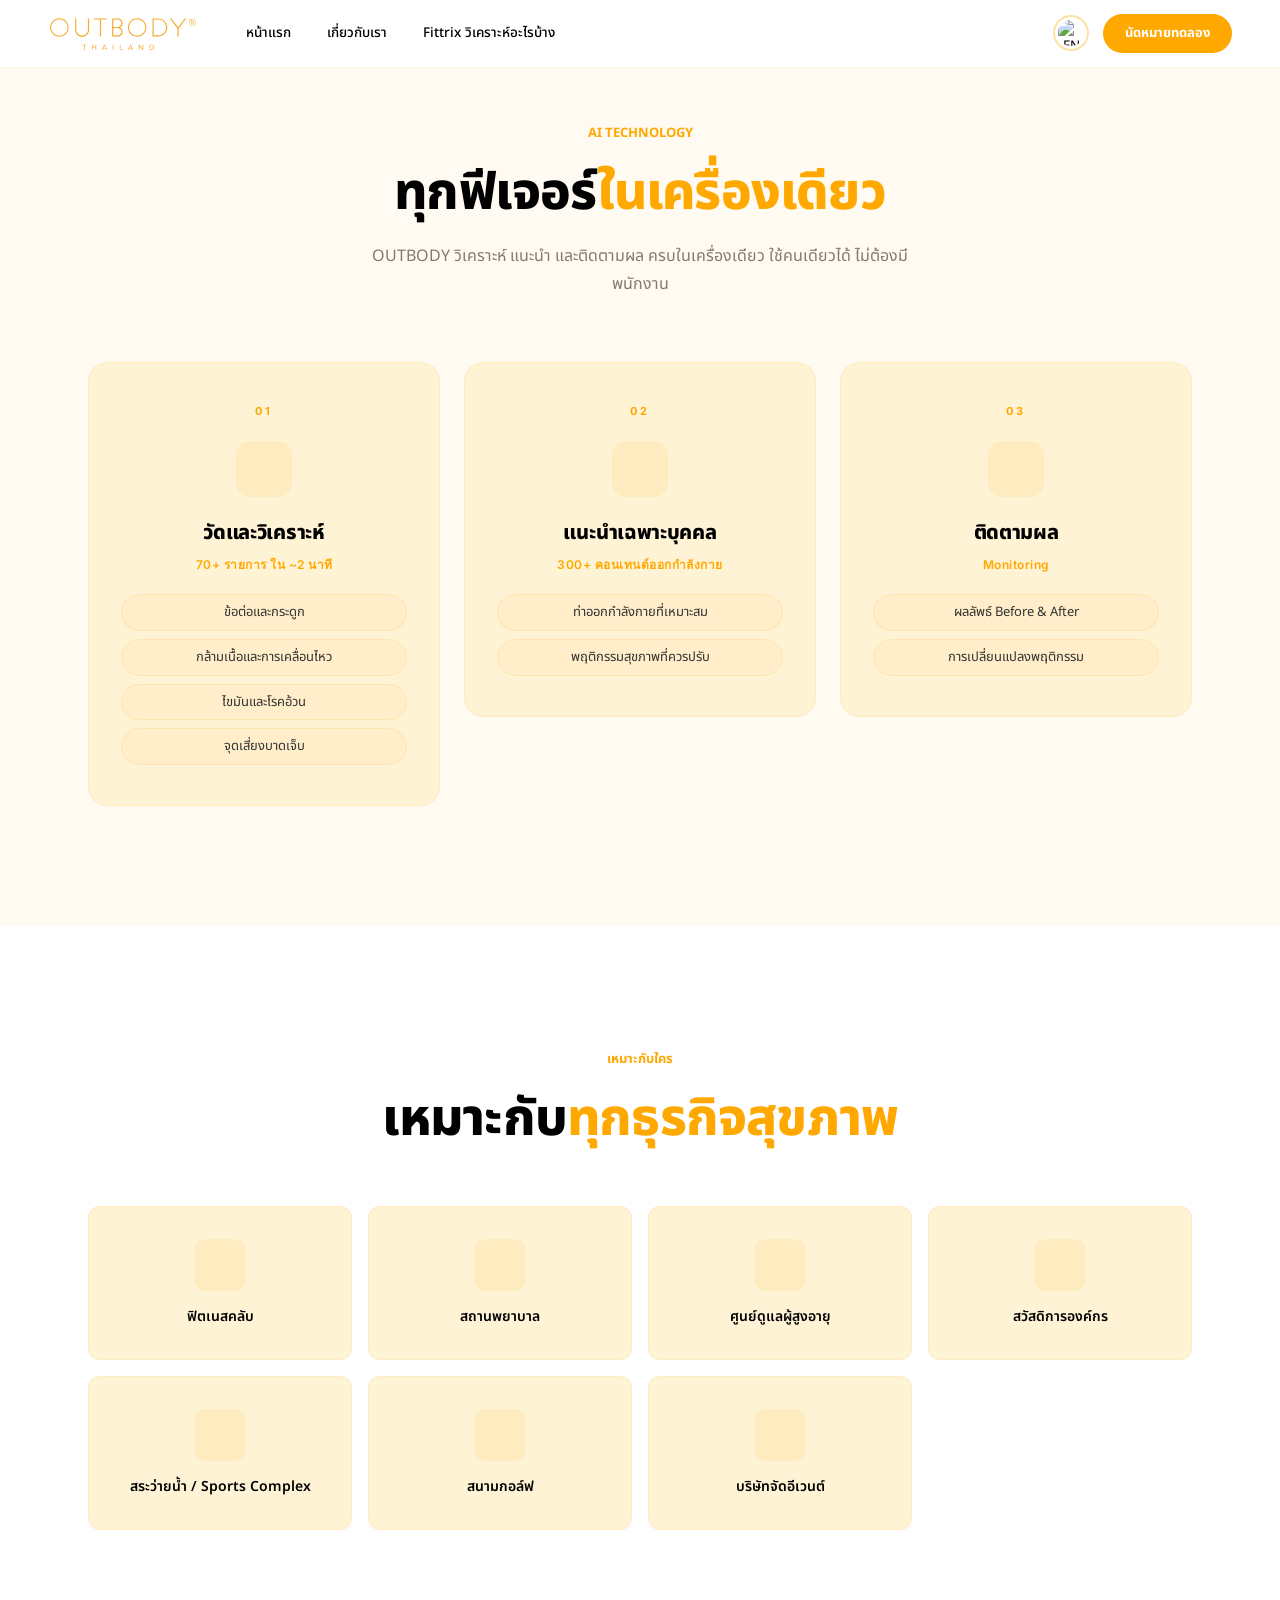
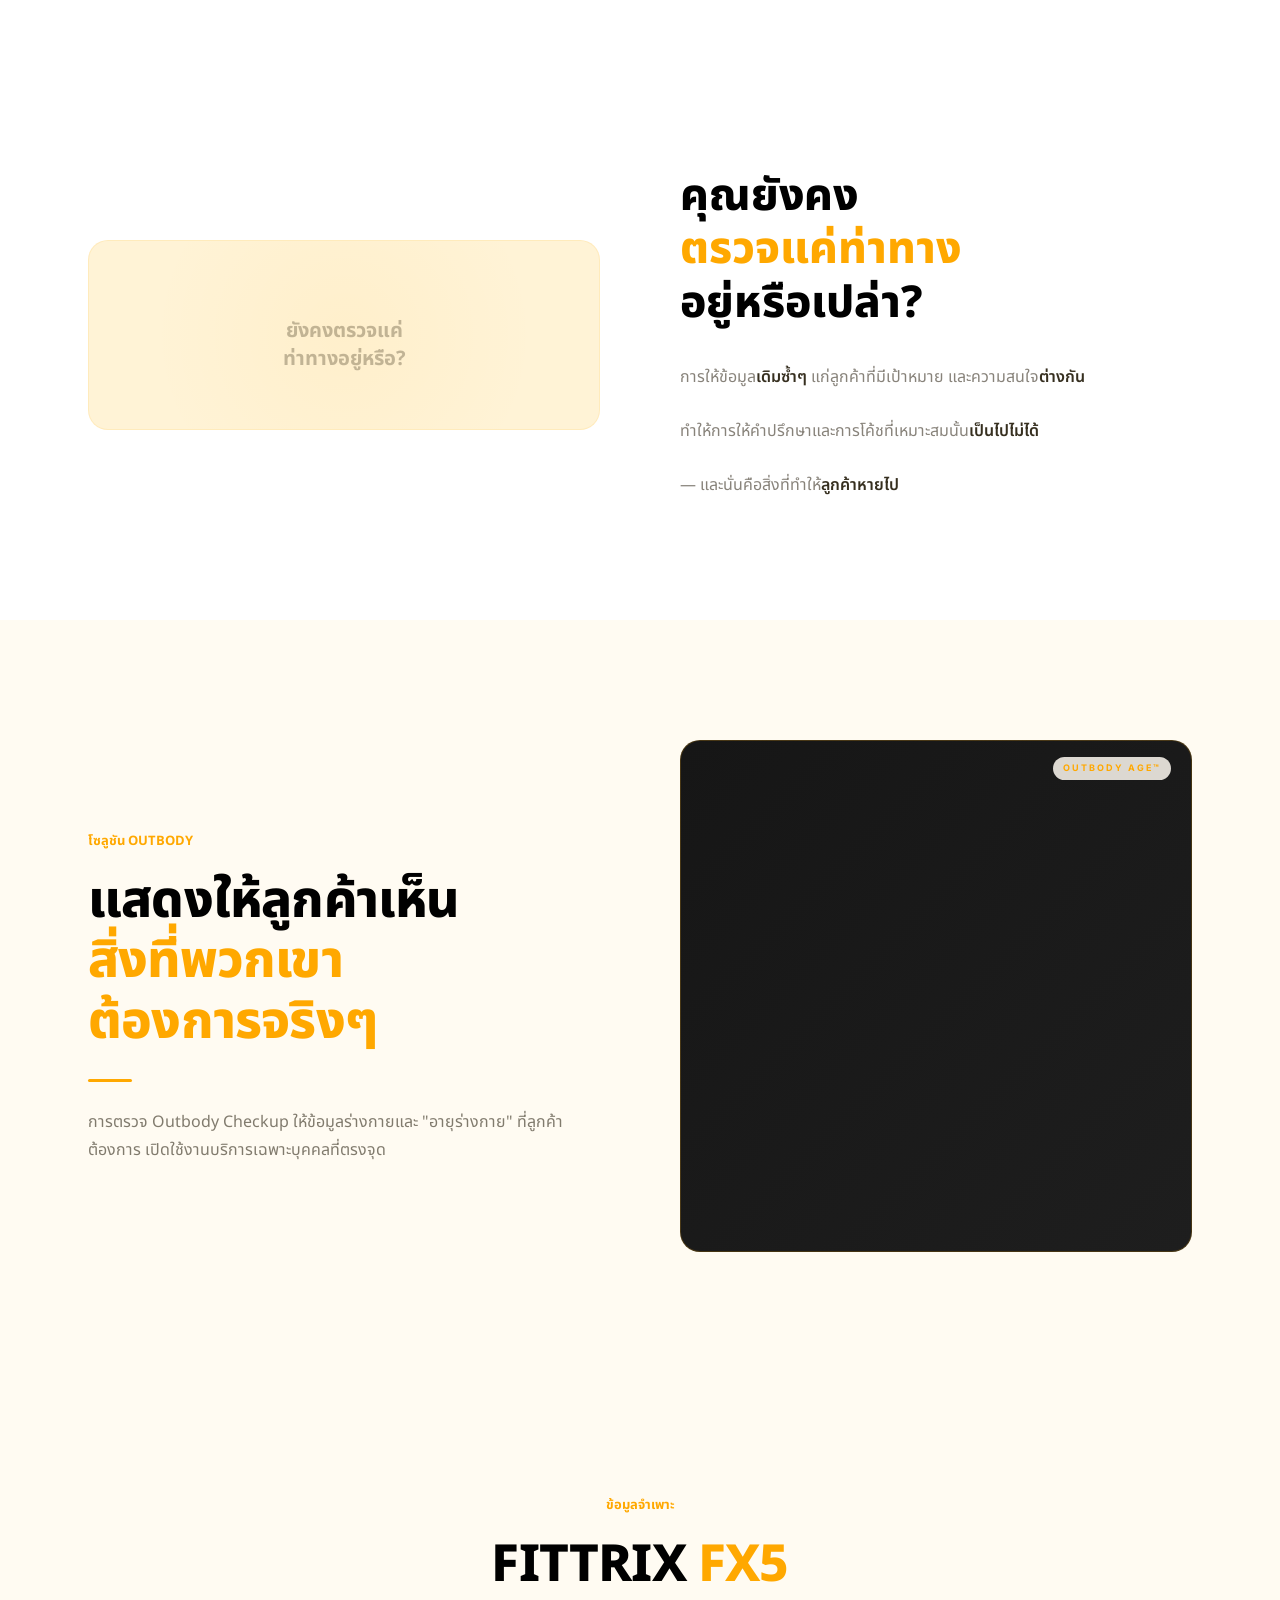
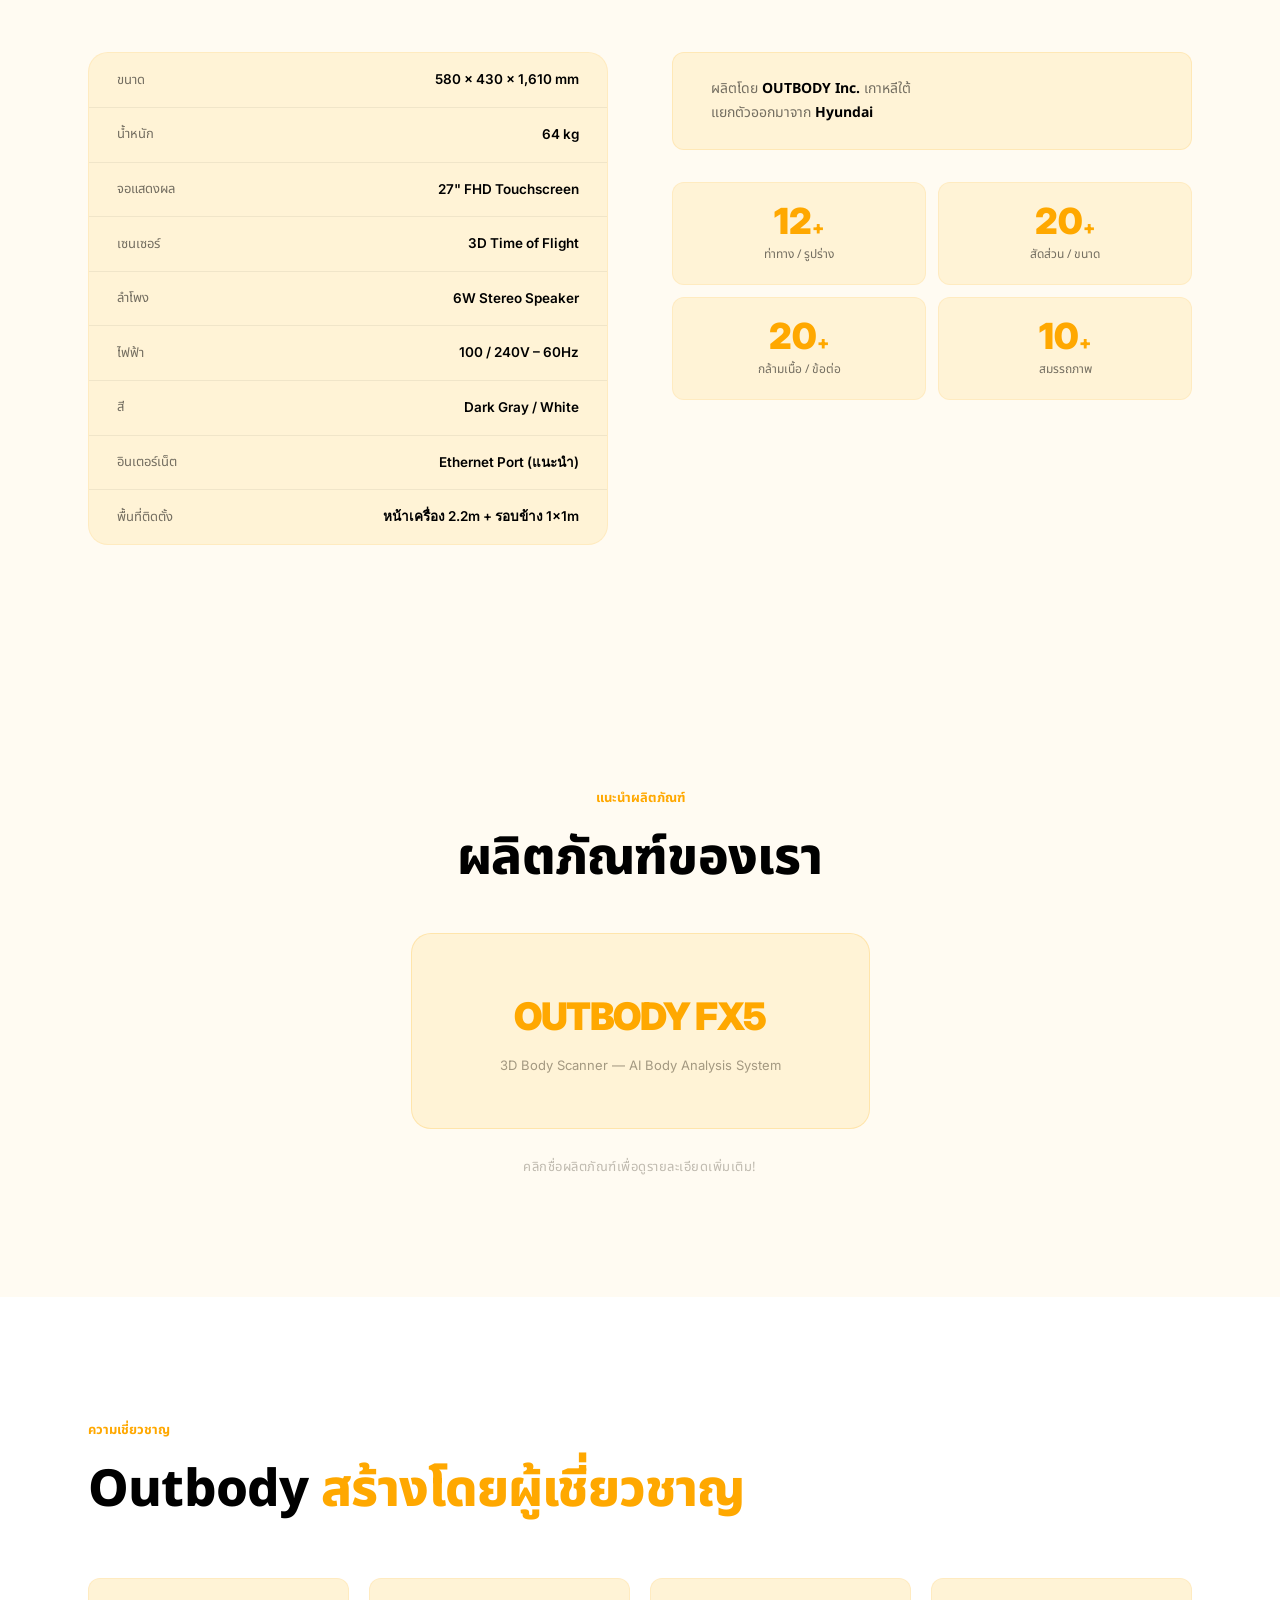
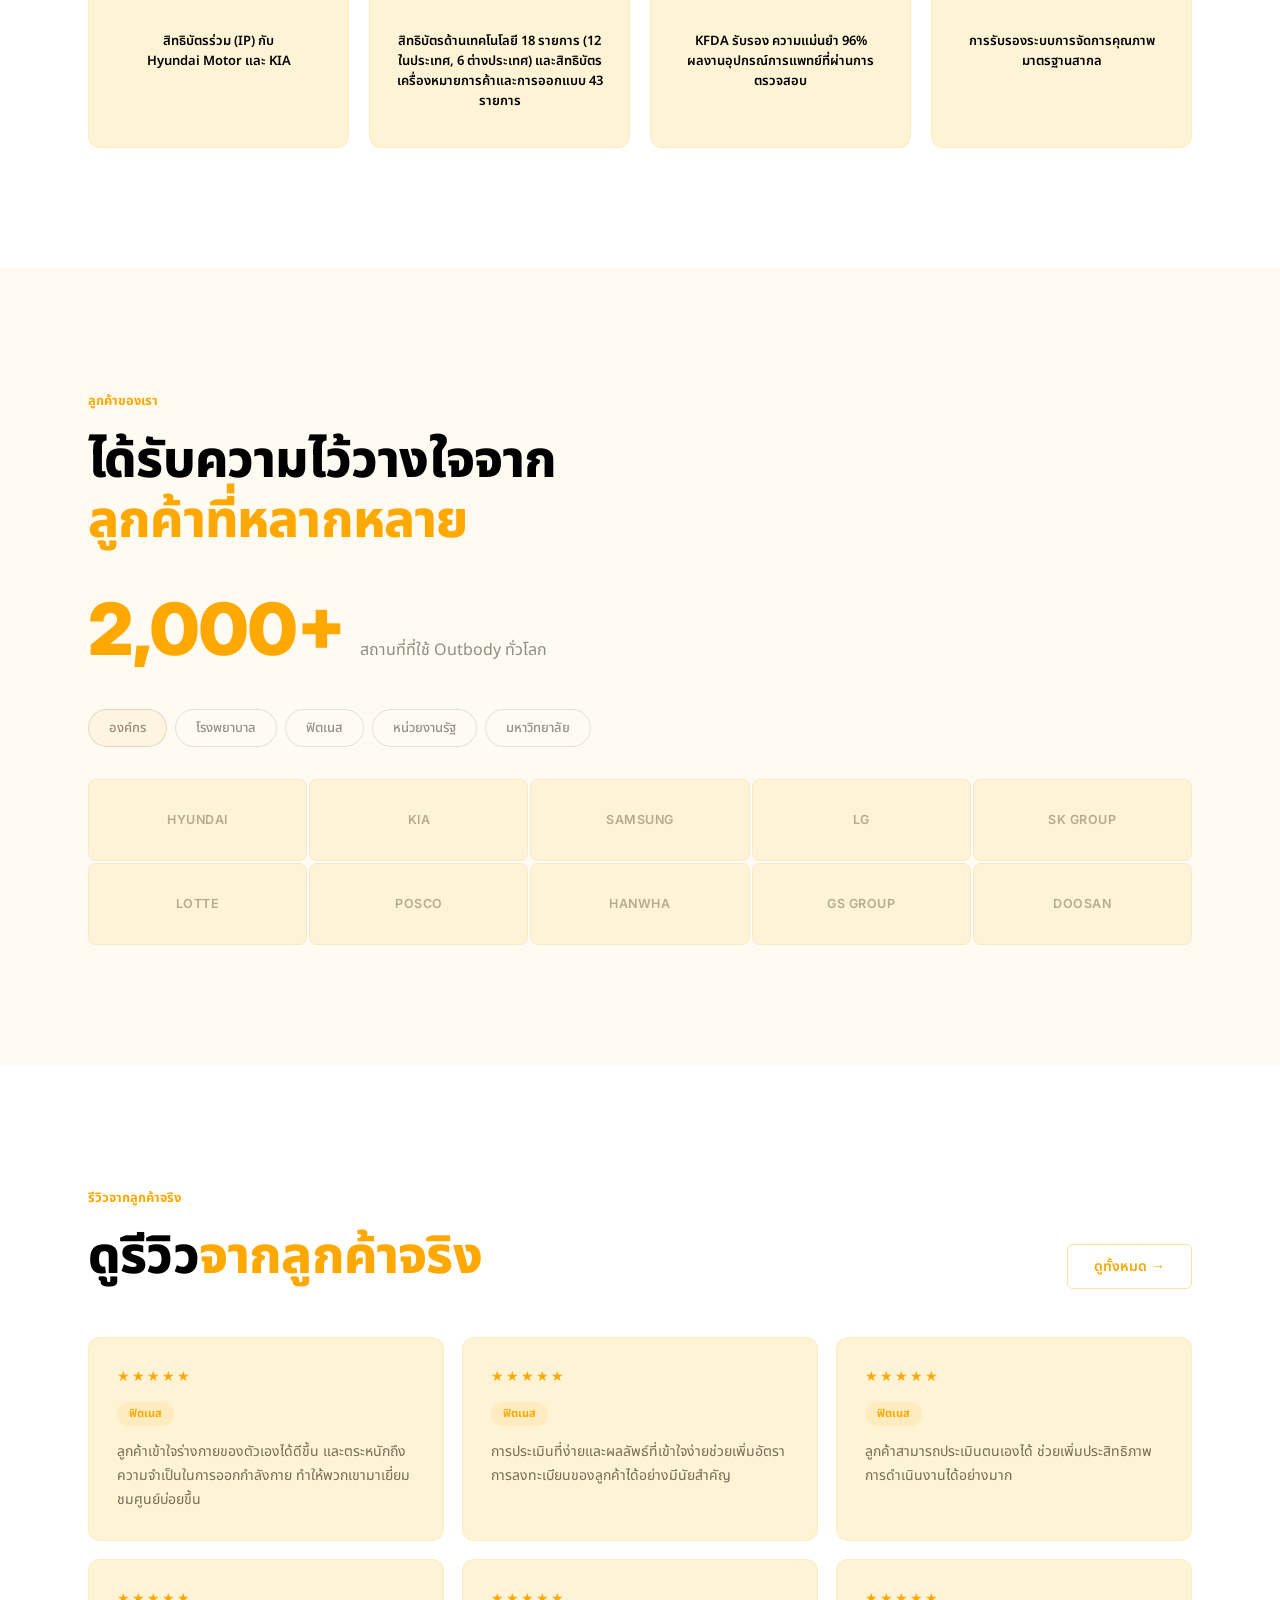
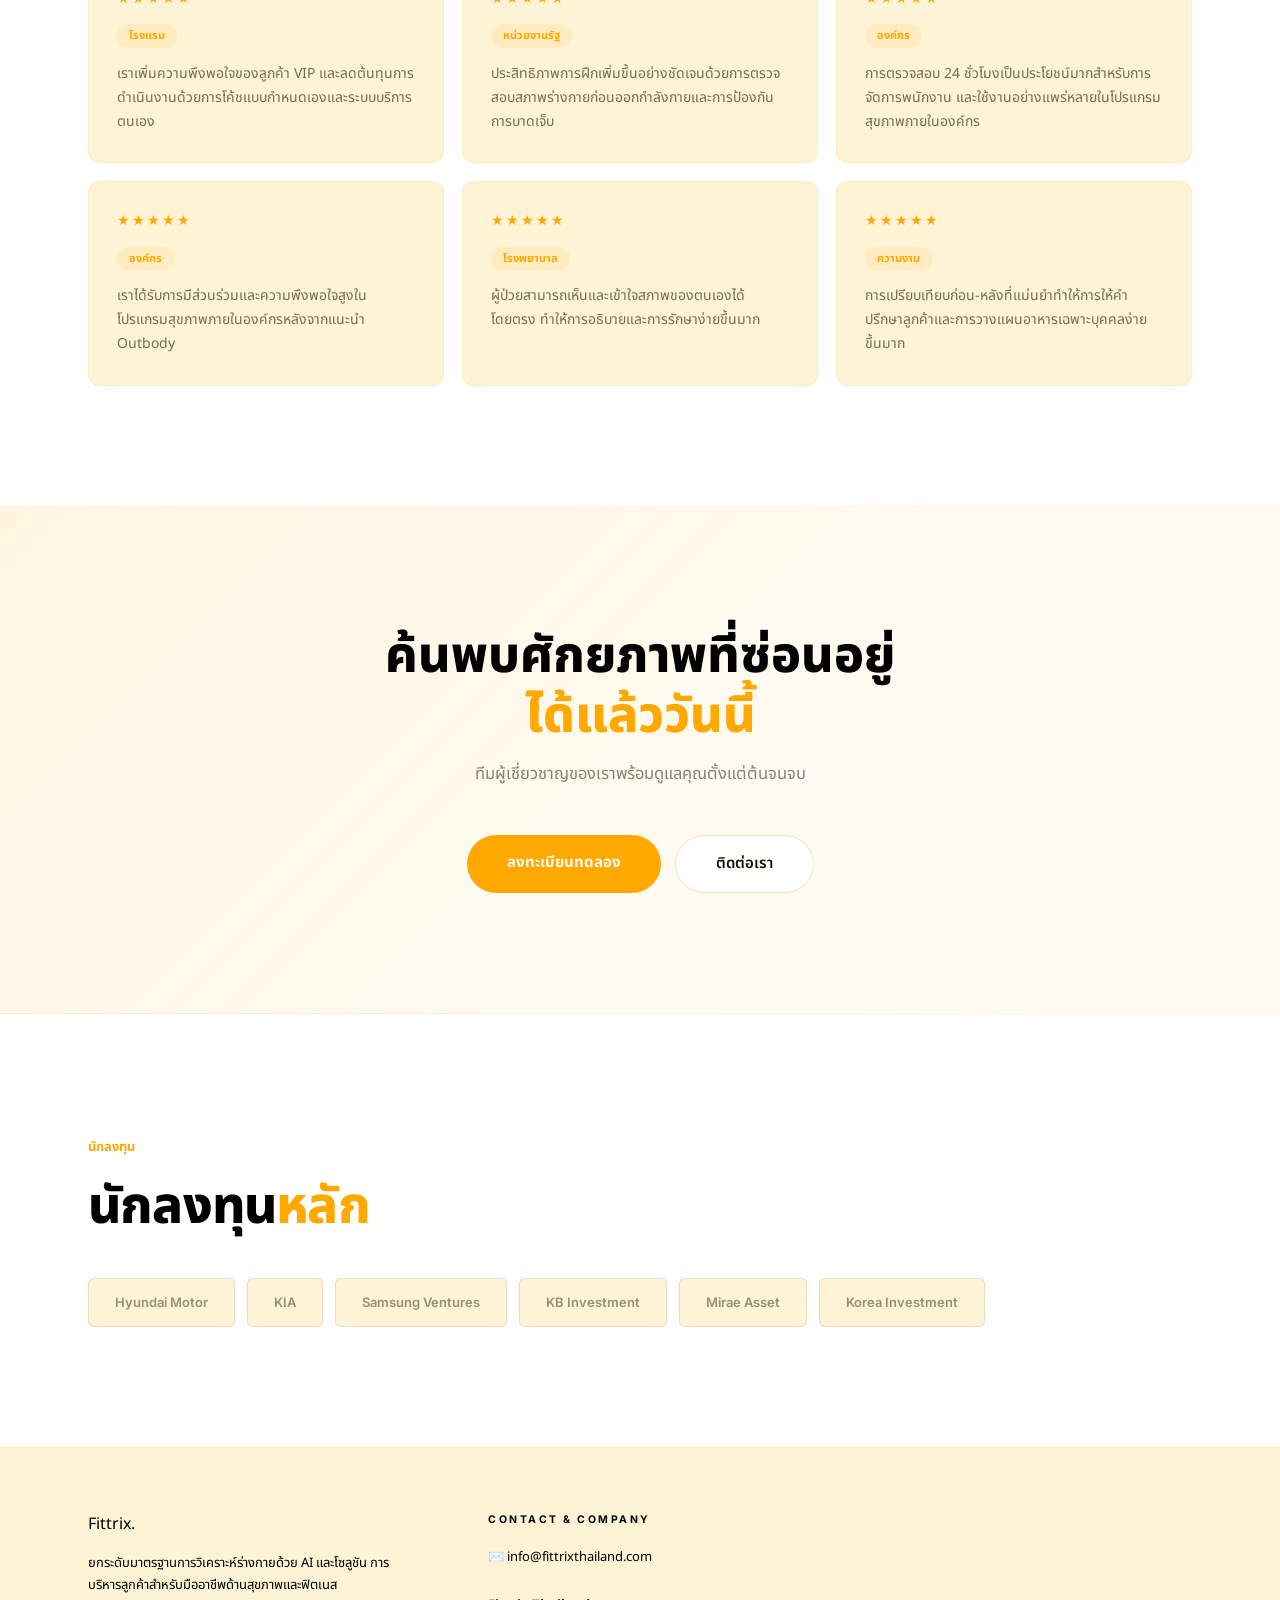
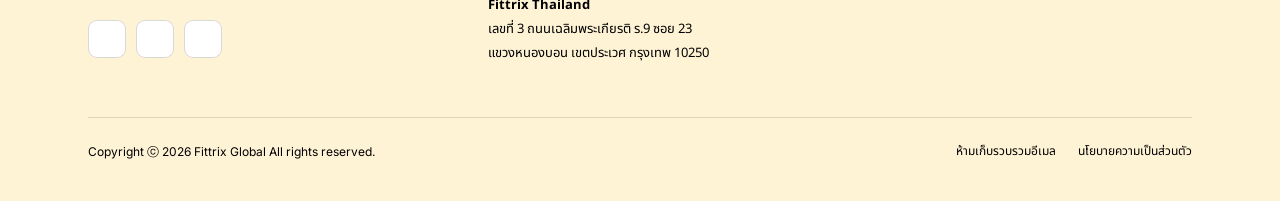
==== demo.html @ 4f46adc1 "Initial commit: Outbody Thailand website Recovered from prior working files (outbody/ folder) to set" ====
<!DOCTYPE html>
<html lang="th" data-theme="light-amber">
<head>
  <meta charset="UTF-8" />
  <meta name="viewport" content="width=device-width, initial-scale=1.0" />
  <title>Fittrix Thailand — Demo Sections</title>

  <!-- Fonts -->
  <link rel="preconnect" href="https://fonts.googleapis.com" />
  <link rel="preconnect" href="https://fonts.gstatic.com" crossorigin />
  <link href="https://fonts.googleapis.com/css2?family=Noto+Sans+Thai:wght@300;400;500;600;700;800&family=Inter:wght@300;400;500;600;700;800;900&family=Caveat:wght@700&display=swap" rel="stylesheet" />

  <!-- Stylesheet -->
  <link rel="stylesheet" href="assets/css/style.css" />
</head>
<body>

<!-- ============================================================
     NAVBAR
     ============================================================ -->
<header class="navbar" id="navbar">
  <a href="index.html" class="navbar__logo">
    <img src="assets/images/logo-outbody-thailand_final.svg" alt="OUTBODY Thailand" class="navbar__logo-img" />
  </a>

  <nav class="navbar__nav" aria-label="Main navigation">
    <a href="index.html">หน้าแรก</a>
    <a href="#about">เกี่ยวกับเรา</a>
    <a href="#analysis">Fittrix วิเคราะห์อะไรบ้าง</a>
  </nav>

  <div class="navbar__right">
    <button class="lang-toggle" id="langToggle" aria-label="Switch language"><img class="lang-toggle__flag" src="https://flagcdn.com/gb.svg" alt="EN" /></button>
    <a href="#contact" class="btn-nav-cta">นัดหมายทดลอง</a>
  </div>

  <button class="navbar__hamburger" aria-label="เปิดเมนู" aria-expanded="false">
    <span></span><span></span><span></span>
  </button>
</header>

<!-- Mobile drawer -->
<nav class="navbar__drawer" aria-label="Mobile navigation">
  <a href="index.html">หน้าแรก</a>
  <a href="#about">เกี่ยวกับเรา</a>
  <a href="#analysis">Fittrix วิเคราะห์อะไรบ้าง</a>
  <a href="#contact" class="btn-drawer-cta">นัดหมายเพื่อทำการทดลอง</a>
</nav>

<!-- ============================================================
     AI FLOW — 3 ขั้นตอน
     ============================================================ -->
<section class="aiflow" id="aiflow">
  <div class="container">
    <div class="reveal" style="text-align:center; margin-bottom:64px;">
      <span class="section-label" data-i18n="flow.label">AI TECHNOLOGY</span>
      <h2 class="section-title" data-i18n-html="flow.title">ทุกฟีเจอร์<span class="hl">ในเครื่องเดียว</span></h2>
      <p class="section-desc" style="margin-inline:auto;" data-i18n="flow.desc">Fittrix วิเคราะห์ แนะนำ และติดตามผล ครบในเครื่องเดียว ใช้คนเดียวได้ ไม่ต้องมีพนักงาน</p>
    </div>
    <div class="aiflow__steps">
      <div class="aiflow__step reveal">
        <div class="aiflow__step-num">01</div>
        <div class="aiflow__step-icon"><i data-lucide="scan-line"></i></div>
        <h3 class="aiflow__step-title" data-i18n="flow.step1.title">วัดและวิเคราะห์</h3>
        <p class="aiflow__step-sub" data-i18n="flow.step1.sub">70+ รายการ ใน ~2 นาที</p>
        <ul class="aiflow__tags">
          <li data-i18n="flow.step1.t1">ข้อต่อและกระดูก</li>
          <li data-i18n="flow.step1.t2">กล้ามเนื้อและการเคลื่อนไหว</li>
          <li data-i18n="flow.step1.t3">ไขมันและโรคอ้วน</li>
          <li data-i18n="flow.step1.t4">จุดเสี่ยงบาดเจ็บ</li>
        </ul>
      </div>
      <div class="aiflow__arrow" aria-hidden="true"><i data-lucide="chevron-right"></i></div>
      <div class="aiflow__step reveal reveal-delay-1">
        <div class="aiflow__step-num">02</div>
        <div class="aiflow__step-icon"><i data-lucide="lightbulb"></i></div>
        <h3 class="aiflow__step-title" data-i18n="flow.step2.title">แนะนำเฉพาะบุคคล</h3>
        <p class="aiflow__step-sub" data-i18n="flow.step2.sub">300+ คอนเทนต์ออกกำลังกาย</p>
        <ul class="aiflow__tags">
          <li data-i18n="flow.step2.t1">ท่าออกกำลังกายที่เหมาะสม</li>
          <li data-i18n="flow.step2.t2">พฤติกรรมสุขภาพที่ควรปรับ</li>
        </ul>
      </div>
      <div class="aiflow__arrow" aria-hidden="true"><i data-lucide="chevron-right"></i></div>
      <div class="aiflow__step reveal reveal-delay-2">
        <div class="aiflow__step-num">03</div>
        <div class="aiflow__step-icon"><i data-lucide="trending-up"></i></div>
        <h3 class="aiflow__step-title" data-i18n="flow.step3.title">ติดตามผล</h3>
        <p class="aiflow__step-sub" data-i18n="flow.step3.sub">Monitoring</p>
        <ul class="aiflow__tags">
          <li data-i18n="flow.step3.t1">ผลลัพธ์ Before &amp; After</li>
          <li data-i18n="flow.step3.t2">การเปลี่ยนแปลงพฤติกรรม</li>
        </ul>
      </div>
    </div>
  </div>
</section>

<!-- ============================================================
     TARGET CUSTOMERS — เหมาะกับใคร
     ============================================================ -->
<section class="targets" id="targets">
  <div class="container">
    <div class="reveal" style="text-align:center; margin-bottom:56px;">
      <span class="section-label" data-i18n="targets.label">เหมาะกับใคร</span>
      <h2 class="section-title" data-i18n-html="targets.title">เหมาะกับ<span class="hl">ทุกธุรกิจสุขภาพ</span></h2>
    </div>
    <div class="targets__grid">
      <div class="target-card reveal">
        <div class="target-card__icon"><i data-lucide="dumbbell"></i></div>
        <div class="target-card__name" data-i18n="target.1">ฟิตเนสคลับ</div>
      </div>
      <div class="target-card reveal reveal-delay-1">
        <div class="target-card__icon"><i data-lucide="stethoscope"></i></div>
        <div class="target-card__name" data-i18n="target.2">สถานพยาบาล</div>
      </div>
      <div class="target-card reveal reveal-delay-2">
        <div class="target-card__icon"><i data-lucide="heart-pulse"></i></div>
        <div class="target-card__name" data-i18n="target.3">ศูนย์ดูแลผู้สูงอายุ</div>
      </div>
      <div class="target-card reveal reveal-delay-3">
        <div class="target-card__icon"><i data-lucide="building-2"></i></div>
        <div class="target-card__name" data-i18n="target.4">สวัสดิการองค์กร</div>
      </div>
      <div class="target-card reveal reveal-delay-1">
        <div class="target-card__icon"><i data-lucide="waves"></i></div>
        <div class="target-card__name" data-i18n="target.5">สระว่ายน้ำ / Sports Complex</div>
      </div>
      <div class="target-card reveal reveal-delay-2">
        <div class="target-card__icon"><i data-lucide="flag"></i></div>
        <div class="target-card__name" data-i18n="target.6">สนามกอล์ฟ</div>
      </div>
      <div class="target-card reveal reveal-delay-3">
        <div class="target-card__icon"><i data-lucide="calendar-check"></i></div>
        <div class="target-card__name" data-i18n="target.7">บริษัทจัดอีเวนต์</div>
      </div>
    </div>
  </div>
</section>

<!-- ============================================================
     PROBLEM
     ============================================================ -->
<section class="problem">
  <div class="container">
    <div class="problem__inner">

      <div class="problem__visual reveal">
        <span class="problem__icon"><i data-lucide="scan-face"></i></span>
        <div class="problem__visual-text">ยังคงตรวจแค่<br />ท่าทางอยู่หรือ?</div>
      </div>

      <div class="reveal reveal-delay-1">
        <p class="problem__big-q">
          คุณยังคง<br />
          <span>ตรวจแค่ท่าทาง</span><br />
          อยู่หรือเปล่า?
        </p>
        <p class="problem__body">
          การให้ข้อมูล<em>เดิมซ้ำๆ</em> แก่ลูกค้าที่มีเป้าหมาย
          และความสนใจ<em>ต่างกัน</em>
        </p>
        <br />
        <p class="problem__body">
          ทำให้การให้คำปรึกษาและการโค้ชที่เหมาะสมนั้น<em>เป็นไปไม่ได้</em>
        </p>
        <br />
        <p class="problem__body">
          — และนั่นคือสิ่งที่ทำให้<em>ลูกค้าหายไป</em>
        </p>
      </div>

    </div>
  </div>
</section>

<!-- ============================================================
     SOLUTION — Show Customers What They Truly Want
     ============================================================ -->
<section class="solution">
  <div class="container">
    <div class="solution__inner">

      <div class="reveal">
        <span class="section-label">โซลูชัน OUTBODY</span>
        <h2 class="section-title">
          แสดงให้ลูกค้าเห็น<br />
          <span class="hl">สิ่งที่พวกเขา<br />ต้องการจริงๆ</span>
        </h2>
        <div class="divider"></div>
        <p class="section-desc">
          การตรวจ Outbody Checkup ให้ข้อมูลร่างกายและ "อายุร่างกาย" ที่ลูกค้าต้องการ
          เปิดใช้งานบริการเฉพาะบุคคลที่ตรงจุด
        </p>
      </div>

      <div class="vimeo-card reveal reveal-delay-1">
        <div class="vimeo-card__label">OUTBODY AGE™</div>
        <div class="vimeo-card__embed">
          <iframe
            src="https://player.vimeo.com/video/1087662529?title=0&muted=1&autoplay=1&autopause=0&controls=0&loop=1&transparent=0"
            frameborder="0"
            allow="autoplay; fullscreen; picture-in-picture"
            title="OUTBODY AGE_EN">
          </iframe>
        </div>
      </div>

    </div>
  </div>
</section>

<!-- ============================================================
     SPEC — FITTRIX FX5
     ============================================================ -->
<section class="spec" id="spec">
  <div class="container">
    <div class="reveal" style="text-align:center; margin-bottom:56px;">
      <span class="section-label" data-i18n="spec.label">ข้อมูลจำเพาะ</span>
      <h2 class="section-title">FITTRIX <span class="hl">FX5</span></h2>
    </div>
    <div class="spec__inner">
      <div class="spec__list reveal">
        <div class="spec__row"><span class="spec__key" data-i18n="spec.size">ขนาด</span><span class="spec__val">580 × 430 × 1,610 mm</span></div>
        <div class="spec__row"><span class="spec__key" data-i18n="spec.weight">น้ำหนัก</span><span class="spec__val">64 kg</span></div>
        <div class="spec__row"><span class="spec__key" data-i18n="spec.display">จอแสดงผล</span><span class="spec__val">27" FHD Touchscreen</span></div>
        <div class="spec__row"><span class="spec__key" data-i18n="spec.sensor">เซนเซอร์</span><span class="spec__val">3D Time of Flight</span></div>
        <div class="spec__row"><span class="spec__key" data-i18n="spec.sound">ลำโพง</span><span class="spec__val">6W Stereo Speaker</span></div>
        <div class="spec__row"><span class="spec__key" data-i18n="spec.power">ไฟฟ้า</span><span class="spec__val">100 / 240V – 60Hz</span></div>
        <div class="spec__row"><span class="spec__key" data-i18n="spec.color">สี</span><span class="spec__val">Dark Gray / White</span></div>
        <div class="spec__row"><span class="spec__key" data-i18n="spec.net">อินเตอร์เน็ต</span><span class="spec__val" data-i18n="spec.netval">Ethernet Port (แนะนำ)</span></div>
        <div class="spec__row"><span class="spec__key" data-i18n="spec.space">พื้นที่ติดตั้ง</span><span class="spec__val" data-i18n="spec.spaceval">หน้าเครื่อง 2.2m + รอบข้าง 1×1m</span></div>
      </div>
      <div class="spec__right reveal reveal-delay-1">
        <div class="spec__origin">
          <i data-lucide="globe"></i>
          <p data-i18n-html="spec.origin">ผลิตโดย <strong>Fittrix Inc.</strong> เกาหลีใต้<br />แยกตัวออกมาจาก <strong>Hyundai</strong></p>
        </div>
        <div class="spec__measures">
          <div class="spec__measure-item">
            <div class="spec__measure-num">12<span>+</span></div>
            <div class="spec__measure-label" data-i18n="spec.m1">ท่าทาง / รูปร่าง</div>
          </div>
          <div class="spec__measure-item">
            <div class="spec__measure-num">20<span>+</span></div>
            <div class="spec__measure-label" data-i18n="spec.m2">สัดส่วน / ขนาด</div>
          </div>
          <div class="spec__measure-item">
            <div class="spec__measure-num">20<span>+</span></div>
            <div class="spec__measure-label" data-i18n="spec.m3">กล้ามเนื้อ / ข้อต่อ</div>
          </div>
          <div class="spec__measure-item">
            <div class="spec__measure-num">10<span>+</span></div>
            <div class="spec__measure-label" data-i18n="spec.m4">สมรรถภาพ</div>
          </div>
        </div>
      </div>
    </div>
  </div>
</section>

<!-- ============================================================
     PRODUCTS
     ============================================================ -->
<section class="products" id="products">
  <div class="container">
    <span class="section-label reveal">แนะนำผลิตภัณฑ์</span>
    <h2 class="section-title reveal">ผลิตภัณฑ์ของเรา</h2>
    <a href="#" class="product-card reveal">
      <div class="product-card__name">OUTBODY FX5</div>
      <div class="product-card__sub">3D Body Scanner — AI Body Analysis System</div>
    </a>
    <p class="products__hint reveal">คลิกชื่อผลิตภัณฑ์เพื่อดูรายละเอียดเพิ่มเติม!</p>
  </div>
</section>

<!-- ============================================================
     CERTIFICATIONS
     ============================================================ -->
<section class="certs">
  <div class="container">
    <span class="section-label reveal">ความเชี่ยวชาญ</span>
    <h2 class="section-title reveal">Outbody <span class="hl">สร้างโดยผู้เชี่ยวชาญ</span></h2>

    <div class="certs__grid">
      <div class="cert-card reveal reveal-delay-1">
        <span class="cert-card__icon"><i data-lucide="car"></i></span>
        <div class="cert-card__title">สิทธิบัตรร่วม (IP) กับ<br />Hyundai Motor และ KIA</div>
      </div>
      <div class="cert-card reveal reveal-delay-2">
        <span class="cert-card__icon"><i data-lucide="file-badge"></i></span>
        <div class="cert-card__title">สิทธิบัตรด้านเทคโนโลยี 18 รายการ (12 ในประเทศ, 6 ต่างประเทศ) และสิทธิบัตรเครื่องหมายการค้าและการออกแบบ 43 รายการ</div>
      </div>
      <div class="cert-card reveal reveal-delay-3">
        <span class="cert-card__icon"><i data-lucide="heart-pulse"></i></span>
        <div class="cert-card__title">KFDA รับรอง ความแม่นยำ 96%<br />ผลงานอุปกรณ์การแพทย์ที่ผ่านการตรวจสอบ</div>
      </div>
      <div class="cert-card reveal reveal-delay-3">
        <span class="cert-card__icon"><i data-lucide="globe"></i></span>
        <div class="cert-card__title">การรับรองระบบการจัดการคุณภาพ<br />มาตรฐานสากล</div>
      </div>
    </div>
  </div>
</section>

<!-- ============================================================
     CLIENTS
     ============================================================ -->
<section class="clients">
  <div class="container">
    <span class="section-label reveal">ลูกค้าของเรา</span>
    <h2 class="section-title reveal">
      ได้รับความไว้วางใจจาก<br />
      <span class="hl">ลูกค้าที่หลากหลาย</span>
    </h2>

    <div class="clients__stat reveal">
      <div class="clients__stat-num">2,000+</div>
      <div class="clients__stat-label">สถานที่ที่ใช้ Outbody ทั่วโลก</div>
    </div>

    <div class="clients__tabs reveal">
      <button class="tab-btn active">องค์กร</button>
      <button class="tab-btn">โรงพยาบาล</button>
      <button class="tab-btn">ฟิตเนส</button>
      <button class="tab-btn">หน่วยงานรัฐ</button>
      <button class="tab-btn">มหาวิทยาลัย</button>
    </div>

    <div class="clients__logos reveal">
      <!-- Populated by JS -->
    </div>
  </div>
</section>

<!-- ============================================================
     REVIEWS
     ============================================================ -->
<section class="reviews" id="reviews">
  <div class="container">
    <div class="reviews__header">
      <div class="reveal">
        <span class="section-label">รีวิวจากลูกค้าจริง</span>
        <h2 class="section-title">ดูรีวิว<span class="hl">จากลูกค้าจริง</span></h2>
      </div>
      <button class="btn-outline-accent reveal">ดูทั้งหมด →</button>
    </div>

    <div class="reviews__grid">
      <div class="review-card reveal">
        <div class="review-card__stars">★★★★★</div>
        <span class="review-card__cat">ฟิตเนส</span>
        <p class="review-card__text">ลูกค้าเข้าใจร่างกายของตัวเองได้ดีขึ้น และตระหนักถึงความจำเป็นในการออกกำลังกาย ทำให้พวกเขามาเยี่ยมชมศูนย์บ่อยขึ้น</p>
      </div>
      <div class="review-card reveal reveal-delay-1">
        <div class="review-card__stars">★★★★★</div>
        <span class="review-card__cat">ฟิตเนส</span>
        <p class="review-card__text">การประเมินที่ง่ายและผลลัพธ์ที่เข้าใจง่ายช่วยเพิ่มอัตราการลงทะเบียนของลูกค้าได้อย่างมีนัยสำคัญ</p>
      </div>
      <div class="review-card reveal reveal-delay-2">
        <div class="review-card__stars">★★★★★</div>
        <span class="review-card__cat">ฟิตเนส</span>
        <p class="review-card__text">ลูกค้าสามารถประเมินตนเองได้ ช่วยเพิ่มประสิทธิภาพการดำเนินงานได้อย่างมาก</p>
      </div>
      <div class="review-card reveal">
        <div class="review-card__stars">★★★★★</div>
        <span class="review-card__cat">โรงแรม</span>
        <p class="review-card__text">เราเพิ่มความพึงพอใจของลูกค้า VIP และลดต้นทุนการดำเนินงานด้วยการโค้ชแบบกำหนดเองและระบบบริการตนเอง</p>
      </div>
      <div class="review-card reveal reveal-delay-1">
        <div class="review-card__stars">★★★★★</div>
        <span class="review-card__cat">หน่วยงานรัฐ</span>
        <p class="review-card__text">ประสิทธิภาพการฝึกเพิ่มขึ้นอย่างชัดเจนด้วยการตรวจสอบสภาพร่างกายก่อนออกกำลังกายและการป้องกันการบาดเจ็บ</p>
      </div>
      <div class="review-card reveal reveal-delay-2">
        <div class="review-card__stars">★★★★★</div>
        <span class="review-card__cat">องค์กร</span>
        <p class="review-card__text">การตรวจสอบ 24 ชั่วโมงเป็นประโยชน์มากสำหรับการจัดการพนักงาน และใช้งานอย่างแพร่หลายในโปรแกรมสุขภาพภายในองค์กร</p>
      </div>
      <div class="review-card reveal">
        <div class="review-card__stars">★★★★★</div>
        <span class="review-card__cat">องค์กร</span>
        <p class="review-card__text">เราได้รับการมีส่วนร่วมและความพึงพอใจสูงในโปรแกรมสุขภาพภายในองค์กรหลังจากแนะนำ Outbody</p>
      </div>
      <div class="review-card reveal reveal-delay-1">
        <div class="review-card__stars">★★★★★</div>
        <span class="review-card__cat">โรงพยาบาล</span>
        <p class="review-card__text">ผู้ป่วยสามารถเห็นและเข้าใจสภาพของตนเองได้โดยตรง ทำให้การอธิบายและการรักษาง่ายขึ้นมาก</p>
      </div>
      <div class="review-card reveal reveal-delay-2">
        <div class="review-card__stars">★★★★★</div>
        <span class="review-card__cat">ความงาม</span>
        <p class="review-card__text">การเปรียบเทียบก่อน-หลังที่แม่นยำทำให้การให้คำปรึกษาลูกค้าและการวางแผนอาหารเฉพาะบุคคลง่ายขึ้นมาก</p>
      </div>
    </div>
  </div>
</section>

<!-- ============================================================
     CTA BANNER
     ============================================================ -->
<section class="cta-banner" id="contact">
  <div class="container">
    <h2 class="cta-banner__title reveal" data-i18n-html="cta.title">
      เริ่มต้นการเปลี่ยนแปลงที่ดีขึ้น<br />
      <span class="hl">วันนี้</span>
    </h2>
    <p class="cta-banner__desc reveal reveal-delay-1" data-i18n="cta.desc">ทีมผู้เชี่ยวชาญของเราพร้อมดูแลคุณตั้งแต่ต้นจนจบ</p>
    <div class="hero__cta reveal reveal-delay-2">
      <a href="#" class="btn-primary" style="font-size:15px; padding:16px 40px" data-i18n="btn.book">นัดหมายเพื่อทำการทดลอง</a>
      <a href="#" class="btn-secondary" style="font-size:15px; padding:16px 40px" data-i18n="btn.contact">ติดต่อเรา</a>
    </div>
  </div>
</section>

<!-- ============================================================
     INVESTORS
     ============================================================ -->
<section class="investors" id="about">
  <div class="container">
    <span class="section-label reveal">นักลงทุน</span>
    <h2 class="section-title reveal">นักลงทุน<span class="hl">หลัก</span></h2>

    <div class="investors__row reveal">
      <span class="investor-badge">Hyundai Motor</span>
      <span class="investor-badge">KIA</span>
      <span class="investor-badge">Samsung Ventures</span>
      <span class="investor-badge">KB Investment</span>
      <span class="investor-badge">Mirae Asset</span>
      <span class="investor-badge">Korea Investment</span>
    </div>
  </div>
</section>

<!-- ============================================================
     FOOTER
     ============================================================ -->
<footer class="footer">
  <div class="container">
    <div class="footer__top">
      <div>
        <div class="footer__logo">Fittrix<span>.</span></div>
        <p class="footer__tagline">
          ยกระดับมาตรฐานการวิเคราะห์ร่างกายด้วย AI และโซลูชัน
          การบริหารลูกค้าสำหรับมืออาชีพด้านสุขภาพและฟิตเนส
        </p>
        <div class="footer__socials">
          <a href="https://www.instagram.com/fittrix_official/" class="footer__social" target="_blank" rel="noopener" aria-label="Instagram"><i data-lucide="instagram"></i></a>
          <a href="https://www.youtube.com/@fittrix" class="footer__social" target="_blank" rel="noopener" aria-label="YouTube"><i data-lucide="youtube"></i></a>
          <a href="https://m.blog.naver.com/PostList.naver?blogId=fittrix&tab=1" class="footer__social" target="_blank" rel="noopener" aria-label="Naver Blog"><i data-lucide="pen-line"></i></a>
        </div>
      </div>
      <div class="footer__info">
        <div>
          <div class="footer__info-heading">CONTACT &amp; COMPANY</div>
          <p class="footer__info-body">
            ✉️ info@fittrixthailand.com<br /><br />
            <strong>Fittrix Thailand</strong><br />
            เลขที่ 3 ถนนเฉลิมพระเกียรติ ร.9 ซอย 23<br />
            แขวงหนองบอน เขตประเวศ กรุงเทพ 10250
          </p>
        </div>
      </div>
    </div>
    <div class="footer__bottom">
      <p class="footer__copy">Copyright ⓒ 2026 Fittrix Global All rights reserved.</p>
      <div class="footer__links">
        <a href="#">ห้ามเก็บรวบรวมอีเมล</a>
        <a href="#">นโยบายความเป็นส่วนตัว</a>
      </div>
    </div>
  </div>
</footer>

<!-- Lucide Icons -->
<script src="https://unpkg.com/lucide@latest/dist/umd/lucide.min.js"></script>
<!-- JS -->
<script src="assets/js/main.js"></script>
</body>
</html>
---- assets/css/style.css ----
/* =============================================
   FITTRIX GLOBAL — Thai Version
   assets/css/style.css
   ============================================= */

/* ---- Lucide icon base ---- */
[data-lucide] {
  display: inline-block;
  vertical-align: middle;
}

/* ---- Reset & Base ---- */
*, *::before, *::after {
  box-sizing: border-box;
  margin: 0;
  padding: 0;
}

:root {
  /* === Backgrounds === */
  --clr-black:   #222222;   /* deepest bg */
  --clr-dark:    #2A2A2A;   /* main section bg */
  --clr-dark2:   #333333;   /* card / alt section bg */
  --clr-dark3:   #3D3D3D;   /* subtle dividers */

  /* === Primary — Amber === */
  --clr-accent:     #FFA800;
  --clr-accent2:    #CC8600;   /* hover / darker */
  --clr-accent-rgb: 255, 168, 0;

  /* === Neutrals === */
  --clr-white:   #ffffff;
  --clr-gray:    #888888;   /* Light Gray 01 */
  --clr-gray2:   #ACACAC;   /* Light Gray 01.5 */
  --clr-gray3:   #DDDDDD;   /* Light Gray 02 */
  --clr-muted:   rgba(255,255,255,0.55);

  --font-th: 'Noto Sans Thai', sans-serif;
  --font-en: 'Inter', sans-serif;

  --radius-sm:  6px;
  --radius-md:  12px;
  --radius-lg:  20px;

  --transition: 0.22s ease;

  --container: 1200px;
  --section-y:  120px;
  --section-y-mobile: 70px;
}

html { scroll-behavior: smooth; overflow-x: hidden; }

body {
  font-family: var(--font-th);
  background: var(--clr-black);
  color: var(--clr-white);
  line-height: 1.6;
  -webkit-font-smoothing: antialiased;
}

img { max-width: 100%; height: auto; display: block; }
a  { text-decoration: none; color: inherit; }
ul { list-style: none; }
button { cursor: pointer; font-family: var(--font-th); }

/* ---- Utilities ---- */
.container {
  width: 100%;
  max-width: var(--container);
  margin-inline: auto;
  padding-inline: 48px;
}

.section-label {
  display: inline-block;
  font-family: var(--font-th);
  font-size: 13px;
  font-weight: 700;
  letter-spacing: 0;
  text-transform: none;
  color: var(--clr-accent);
  margin-bottom: 20px;
}

.section-title {
  font-size: clamp(28px, 4vw, 52px);
  font-weight: 800;
  line-height: 1.18;
  letter-spacing: -0.8px;
}

.section-title .hl { color: var(--clr-accent); }

.section-desc {
  font-size: 16px;
  line-height: 1.75;
  color: var(--clr-muted);
  max-width: 540px;
  margin-top: 18px;
}

.divider {
  width: 44px;
  height: 3px;
  background: var(--clr-accent);
  border-radius: 2px;
  margin: 26px 0;
}

/* =============================================
   NAVBAR
   ============================================= */
.navbar {
  position: fixed;
  inset-block-start: 0;
  inset-inline: 0;
  z-index: 900;
  height: 68px;
  display: flex;
  align-items: center;
  padding-inline: 48px;
  background: rgba(10,10,10,0.88);
  backdrop-filter: blur(14px);
  -webkit-backdrop-filter: blur(14px);
  border-bottom: 1px solid rgba(255,255,255,0.05);
  transition: background var(--transition);
}

.navbar.scrolled {
  background: rgba(10,10,10,0.97);
}

.navbar__logo {
  font-family: var(--font-en);
  font-size: 20px;
  font-weight: 800;
  color: var(--clr-white);
  letter-spacing: -0.5px;
  flex-shrink: 0;
}
.navbar__logo span { color: var(--clr-accent); font-weight: 400; font-size: 0.8em; }
.navbar__logo-img {
  height: 36px;
  width: auto;
  display: block;
}

.navbar__nav {
  display: flex;
  align-items: center;
  gap: 36px;
  margin-inline-start: 48px;
}

.navbar__nav a {
  font-size: 13.5px;
  font-weight: 500;
  color: rgba(255,255,255,0.65);
  transition: color var(--transition);
  position: relative;
  white-space: nowrap;
}
.navbar__nav a::after {
  content: '';
  position: absolute;
  bottom: -4px; left: 0; right: 0;
  height: 1.5px;
  background: var(--clr-accent);
  transform: scaleX(0);
  transition: transform var(--transition);
  transform-origin: left;
}
.navbar__nav a:hover { color: var(--clr-white); }
.navbar__nav a:hover::after { transform: scaleX(1); }

.navbar__right {
  margin-inline-start: auto;
  display: flex;
  align-items: center;
  gap: 14px;
}

.navbar__lang {
  padding: 7px 14px;
  border: 1px solid rgba(255,255,255,0.15);
  border-radius: var(--radius-sm);
  background: transparent;
  color: rgba(255,255,255,0.5);
  font-size: 12px;
  transition: border-color var(--transition), color var(--transition);
}
.navbar__lang:hover {
  border-color: rgba(255,255,255,0.4);
  color: var(--clr-white);
}

/* Language toggle */
.lang-toggle {
  display: flex;
  align-items: center;
  padding: 3px;
  border: 2px solid rgba(var(--clr-accent-rgb), 0.35);
  border-radius: 50%;
  background: transparent;
  transition: border-color var(--transition), box-shadow var(--transition);
  cursor: pointer;
}
.lang-toggle:hover {
  border-color: var(--clr-accent);
  box-shadow: 0 0 0 3px rgba(var(--clr-accent-rgb), 0.15);
}
.lang-toggle__flag {
  width: 26px;
  height: 26px;
  border-radius: 50%;
  object-fit: cover;
  display: block;
}


.btn-nav-cta {
  padding: 9px 22px;
  background: var(--clr-accent);
  color: #ffffff;
  font-size: 13px;
  font-weight: 700;
  border: none;
  border-radius: 100px;
  transition: background var(--transition), transform var(--transition);
}
.btn-nav-cta:hover {
  background: var(--clr-accent2);
  transform: translateY(-1px);
}

/* Hamburger */
.navbar__hamburger {
  display: none;
  flex-direction: column;
  gap: 5px;
  background: none;
  border: none;
  padding: 4px;
  margin-inline-start: auto;
}
.navbar__hamburger span {
  display: block;
  width: 24px;
  height: 2px;
  background: var(--clr-white);
  border-radius: 2px;
  transition: transform 0.3s, opacity 0.3s;
}
.navbar__hamburger.open span:nth-child(1) { transform: translateY(7px) rotate(45deg); }
.navbar__hamburger.open span:nth-child(2) { opacity: 0; }
.navbar__hamburger.open span:nth-child(3) { transform: translateY(-7px) rotate(-45deg); }

/* Mobile drawer */
.navbar__drawer {
  display: none;
  position: fixed;
  inset: 68px 0 0 0;
  z-index: 890;
  background: rgba(10,10,10,0.97);
  backdrop-filter: blur(14px);
  padding: 32px 24px;
  flex-direction: column;
  gap: 0;
  overflow-y: auto;
}
.navbar__drawer.open { display: flex; }
.navbar__drawer a {
  font-size: 18px;
  font-weight: 600;
  color: rgba(255,255,255,0.7);
  padding: 16px 0;
  border-bottom: 1px solid rgba(255,255,255,0.07);
  transition: color var(--transition);
}
.navbar__drawer a:hover { color: var(--clr-accent); }
.navbar__drawer .btn-drawer-cta {
  margin-top: 24px;
  padding: 14px;
  background: var(--clr-accent);
  color: var(--clr-black);
  font-size: 15px;
  font-weight: 700;
  border: none;
  border-radius: 100px;
  text-align: center;
}

/* =============================================
   BUTTONS
   ============================================= */
.btn-primary {
  display: inline-block;
  padding: 15px 40px;
  background: var(--clr-accent);
  color: var(--clr-black);
  font-size: 15px;
  font-weight: 700;
  border: none;
  border-radius: 100px;
  transition: background var(--transition), transform var(--transition), box-shadow var(--transition);
}
.btn-primary:hover {
  background: var(--clr-accent2);
  transform: translateY(-2px);
  box-shadow: 0 10px 28px rgba(200,240,54,0.25);
}

.btn-secondary {
  display: inline-block;
  padding: 15px 40px;
  background: transparent;
  color: var(--clr-white);
  font-size: 15px;
  font-weight: 600;
  border: 1px solid rgba(255,255,255,0.25);
  border-radius: 100px;
  transition: border-color var(--transition), transform var(--transition);
}
.btn-secondary:hover {
  border-color: rgba(255,255,255,0.6);
  transform: translateY(-2px);
}

.btn-outline-accent {
  display: inline-flex;
  align-items: center;
  gap: 8px;
  padding: 11px 26px;
  border: 1px solid rgba(200,240,54,0.35);
  border-radius: var(--radius-sm);
  color: var(--clr-accent);
  font-size: 14px;
  font-weight: 600;
  background: transparent;
  transition: background var(--transition), border-color var(--transition);
}
.btn-outline-accent:hover {
  background: rgba(200,240,54,0.07);
  border-color: var(--clr-accent);
}

/* =============================================
   HERO
   ============================================= */
.hero {
  min-height: 100svh;
  display: flex;
  flex-direction: column;
  align-items: center;
  justify-content: center;
  text-align: center;
  padding: 140px 24px 100px;
  background:
    linear-gradient(to bottom, rgba(0,0,0,0.82) 0%, rgba(10,10,10,0.96) 100%),
    url('https://cdn.imweb.me/thumbnail/20250527/ce4957b2f2945.png') center 30% / cover no-repeat;
  position: relative;
  overflow: hidden;
}

.hero__glow {
  position: absolute;
  width: 700px;
  height: 700px;
  border-radius: 50%;
  background: radial-gradient(circle, rgba(200,240,54,0.055) 0%, transparent 65%);
  top: -140px;
  left: 50%;
  transform: translateX(-50%);
  pointer-events: none;
}

.hero__badge {
  display: inline-block;
  padding: 6px 20px;
  background: rgba(200,240,54,0.09);
  border: 1px solid rgba(200,240,54,0.28);
  border-radius: 100px;
  font-family: var(--font-en);
  font-size: 11px;
  font-weight: 700;
  color: var(--clr-accent);
  letter-spacing: 2px;
  margin-bottom: 36px;
}

.hero__title {
  font-size: clamp(30px, 5.2vw, 68px);
  font-weight: 800;
  line-height: 1.2;
  letter-spacing: -0.5px;
  margin-bottom: 10px;
  font-family: var(--font-th);
}

.hero__brand {
  font-size: clamp(52px, 9vw, 110px);
  font-weight: 900;
  color: var(--clr-accent);
  letter-spacing: -3px;
  line-height: 1;
  margin-bottom: 22px;
  font-family: var(--font-en);
}

.hero__subtitle {
  font-size: clamp(16px, 2.2vw, 22px);
  color: rgba(255,255,255,0.5);
  font-weight: 400;
  margin-bottom: 6px;
}
.hero__subtitle strong { color: rgba(255,255,255,0.88); font-weight: 600; }

.hero__cta {
  display: flex;
  gap: 14px;
  margin-top: 48px;
  flex-wrap: wrap;
  justify-content: center;
}

/* Hero features list */
.hero__features {
  list-style: none;
  display: flex;
  flex-direction: column;
  gap: 10px;
  margin-top: 32px;
  text-align: left;
  max-width: 480px;
}
.hero__features li {
  display: flex;
  align-items: flex-start;
  gap: 10px;
  font-size: 14.5px;
  color: rgba(255,255,255,0.72);
  line-height: 1.55;
}
.hero__features li svg {
  width: 17px;
  height: 17px;
  stroke: var(--clr-accent);
  flex-shrink: 0;
  margin-top: 2px;
}
.hero__tagline {
  margin-top: 28px;
  font-size: 17px;
  color: rgba(255,255,255,0.55);
}
.hero__tagline strong { color: var(--clr-white); font-weight: 700; }

/* =============================================
   SECTION: WANT
   ============================================= */
.want {
  padding-block: var(--section-y);
  background: var(--clr-dark);
}

.want__inner {
  display: grid;
  grid-template-columns: 1fr 1fr;
  gap: 80px;
  align-items: center;
}

.want__image-wrap {
  border-radius: var(--radius-lg);
  overflow: hidden;
}

.want__image-wrap img {
  width: 100%;
  height: 100%;
  object-fit: cover;
  display: block;
  border-radius: var(--radius-lg);
}

/* Placeholder shown until real image is added */
.want__image-placeholder {
  aspect-ratio: 4/3;
  background: var(--clr-dark2);
  border: 2px dashed rgba(200,240,54,0.2);
  border-radius: var(--radius-lg);
  display: flex;
  flex-direction: column;
  align-items: center;
  justify-content: center;
  gap: 12px;
  color: rgba(255,255,255,0.2);
}
.want__image-placeholder svg {
  width: 48px;
  height: 48px;
  stroke: rgba(200,240,54,0.25);
}
.want__image-placeholder span {
  font-size: 13px;
  letter-spacing: 1px;
}

@media (max-width: 768px) {
  .want__inner { grid-template-columns: 1fr; gap: 40px; }
}

/* =============================================
   SECTION: FEATURES
   ============================================= */
/* =============================================
   RESEARCH CARDS
   ============================================= */
.research {
  padding-block: 80px 96px;
  background: var(--clr-black);
}

.research__header {
  text-align: center;
  margin-bottom: 64px;
}

.research__eyebrow {
  display: inline-flex;
  align-items: center;
  gap: 10px;
  font-size: 13px;
  font-weight: 700;
  letter-spacing: 0;
  text-transform: none;
  color: var(--clr-accent);
  margin-bottom: 20px;
  font-family: var(--font-th);
}
.research__eyebrow-dot {
  width: 5px;
  height: 5px;
  border-radius: 50%;
  background: var(--clr-accent);
  opacity: 0.5;
  display: inline-block;
}

.research__title {
  font-size: clamp(32px, 5vw, 52px);
  font-weight: 900;
  line-height: 1.15;
  color: var(--clr-white);
  margin-bottom: 24px;
  letter-spacing: -0.02em;
}

.research__title-bar {
  width: 56px;
  height: 4px;
  background: var(--clr-accent);
  border-radius: 2px;
  margin: 0 auto;
}

.research__grid {
  display: grid;
  grid-template-columns: repeat(3, 1fr);
  gap: 24px;
}

.research__card {
  background: var(--clr-dark);
  border: 1px solid rgba(255,255,255,0.06);
  border-radius: var(--radius-lg);
  padding: 40px 32px;
  display: flex;
  flex-direction: column;
  gap: 20px;
  transition: transform var(--transition), box-shadow var(--transition);
}
.research__card:hover {
  transform: translateY(-4px);
  box-shadow: 0 16px 40px rgba(0,0,0,0.3);
}

.research__card-logo {
  height: 52px;
  display: flex;
  align-items: center;
}
.research__card-logo img {
  max-height: 52px;
  max-width: 160px;
  width: auto;
  object-fit: contain;
}

.research__card-body {
  font-size: 15px;
  line-height: 1.75;
  color: var(--clr-gray);
}
.research__card-body strong {
  color: var(--clr-white);
  font-weight: 700;
}

.research__card-link {
  display: inline-block;
  margin-top: auto;
  padding-top: 16px;
  font-size: 13px;
  font-weight: 600;
  color: var(--clr-accent);
  text-decoration: none;
  transition: opacity var(--transition);
}
.research__card-link:hover {
  opacity: 0.75;
}

@media (max-width: 768px) {
  .research__grid { grid-template-columns: 1fr; gap: 16px; }
}

/* =============================================
   KIDS PROBLEM SECTION
   ============================================= */
.kidsprob {
  padding-block: 88px 96px;
  background: var(--clr-black);
}

.kidsprob__header {
  margin-bottom: 40px;
}

/* 2-column layout */
.kidsprob__cols {
  display: grid;
  grid-template-columns: 1fr 1fr;
  gap: 64px;
  align-items: center;
  direction: rtl;
}
.kidsprob__cols > * { direction: ltr; }

/* COL 1 — problem rows */
.kidsprob__problem-rows {
  display: flex;
  flex-direction: column;
  gap: 0;
}

.kidsprob__row {
  display: flex;
  align-items: center;
  gap: 20px;
  padding: 20px 0;
  border-bottom: 1px solid rgba(255,255,255,0.06);
  transition: background var(--transition);
}
.kidsprob__row:first-child { border-top: 1px solid rgba(255,255,255,0.06); }

.kidsprob__row-icon {
  width: 56px;
  height: 56px;
  background: #ffffff;
  border-radius: 50%;
  display: flex;
  align-items: center;
  justify-content: center;
  flex-shrink: 0;
  box-shadow: 0 2px 12px rgba(0,0,0,0.1);
  font-size: 18px;
  font-weight: 900;
  font-family: var(--font-en);
  color: var(--clr-accent);
  letter-spacing: -0.5px;
}

.kidsprob__row-text {
  font-size: 16px;
  font-weight: 700;
  color: var(--clr-white);
  line-height: 1.4;
}

/* COL 2 — slideshow */
.kidsprob__right { display: flex; flex-direction: column; gap: 20px; }

.kidsprob__slide-label {
  font-size: 13px;
  font-weight: 700;
  letter-spacing: 0;
  text-transform: none;
  color: var(--clr-accent);
  font-family: var(--font-th);
}

.kidsprob__slideshow {
  position: relative;
  width: 100%;
  aspect-ratio: 1 / 1;
  overflow: hidden;
  border-radius: var(--radius-lg);
  background: var(--clr-dark);
  border: 1px solid rgba(255,255,255,0.06);
}

.kidsprob__slide {
  position: absolute;
  inset: 0;
  display: flex;
  flex-direction: column;
  align-items: center;
  justify-content: flex-end;
  gap: 0;
  padding: 0;
  transform: translateY(100%);
  transition: transform 0.6s cubic-bezier(0.4, 0, 0.2, 1);
}

.kidsprob__slide img {
  position: absolute;
  inset: 0;
  width: 100%;
  height: 100%;
  object-fit: cover;
  object-position: center;
}
.kidsprob__slide.active {
  transform: translateY(0);
}
.kidsprob__slide.exit {
  transform: translateY(-100%);
}

.kidsprob__slide-icon {
  width: 72px;
  height: 72px;
  background: rgba(var(--clr-accent-rgb), 0.12);
  border-radius: 20px;
  display: flex;
  align-items: center;
  justify-content: center;
}
.kidsprob__slide-icon svg {
  width: 32px;
  height: 32px;
  stroke: var(--clr-accent);
  stroke-width: 1.5;
}

.kidsprob__slide-text {
  position: absolute;
  bottom: 0;
  left: 0;
  right: 0;
  z-index: 2;
  font-size: 28px;
  font-weight: 900;
  color: #ffffff;
  text-align: center;
  line-height: 1.3;
  padding: 60px 24px 32px;
  background: linear-gradient(to top, var(--clr-accent) 0%, rgba(255,168,0,0.5) 60%, transparent 100%);
}

.kidsprob__dots {
  display: flex;
  gap: 8px;
  justify-content: center;
}
.kidsprob__dot {
  width: 6px;
  height: 6px;
  border-radius: 50%;
  background: rgba(var(--clr-accent-rgb), 0.25);
  transition: background var(--transition), width var(--transition);
  cursor: pointer;
}
.kidsprob__dot.active {
  background: var(--clr-accent);
  width: 20px;
  border-radius: 3px;
}

@media (max-width: 768px) {
  .kidsprob__cols { grid-template-columns: 1fr; gap: 40px; }
}

/* =============================================
   EDUCATION TIMELINE
   ============================================= */
.edutimeline {
  padding-block: 88px 96px;
  background: #ffffff;
}

.edutimeline__inner {
  display: grid;
  grid-template-columns: 1fr 1fr;
  gap: 80px;
  align-items: center;
}

.edutimeline__title {
  font-size: clamp(24px, 3.5vw, 38px);
  font-weight: 800;
  line-height: 1.3;
  color: #000000;
  margin-bottom: 24px;
  letter-spacing: -0.02em;
}

.edutimeline__desc {
  font-size: 15px;
  line-height: 1.85;
  color: #333333;
}

/* Timeline flow */
.edutimeline__flow {
  display: flex;
  flex-direction: column;
  align-items: flex-start;
  gap: 0;
}

.edutimeline__node {
  display: flex;
  align-items: center;
  gap: 20px;
}

.edutimeline__circle {
  position: relative;
  width: 56px;
  height: 56px;
  border-radius: 50%;
  background: #fff;
  border: 2.5px solid rgba(255,168,0,0.35);
  display: flex;
  align-items: center;
  justify-content: center;
  flex-shrink: 0;
  z-index: 1;
}
.edutimeline__circle span {
  font-size: 15px;
  font-weight: 800;
  font-family: var(--font-en);
  color: var(--clr-accent);
  line-height: 1;
}

.edutimeline__circle--final {
  background: var(--clr-accent);
  border-color: var(--clr-accent);
}
.edutimeline__circle--final span { color: #fff; }

/* Pulse ring */
.edutimeline__pulse {
  position: absolute;
  inset: -8px;
  border-radius: 50%;
  border: 2px solid rgba(255,168,0,0.4);
  animation: edu-pulse 2s ease-out infinite;
}
.edutimeline__circle--1 .edutimeline__pulse { animation-delay: 0s; }
.edutimeline__circle--2 .edutimeline__pulse { animation-delay: 0.5s; }
.edutimeline__circle--3 .edutimeline__pulse { animation-delay: 1s; }
.edutimeline__circle--4 .edutimeline__pulse { animation-delay: 1.5s; }

.edutimeline__pulse--final {
  border-color: rgba(255,168,0,0.6);
}

@keyframes edu-pulse {
  0%   { transform: scale(1);   opacity: 0.8; }
  70%  { transform: scale(1.5); opacity: 0; }
  100% { transform: scale(1.5); opacity: 0; }
}

.edutimeline__node-label {
  font-size: 15px;
  font-weight: 600;
  font-family: var(--font-en);
  color: #333333;
}
.edutimeline__node-label--final {
  font-weight: 800;
  color: #000000;
  font-size: 16px;
}

/* Vertical connector line */
.edutimeline__connector {
  width: 2px;
  height: 32px;
  background: linear-gradient(to bottom, rgba(255,168,0,0.3), rgba(255,168,0,0.6));
  margin-left: 27px;
}

@media (max-width: 768px) {
  .edutimeline__inner { grid-template-columns: 1fr; gap: 48px; }
}

/* light-amber overrides */
[data-theme="light-amber"] .kidsprob { background: #FFFBF2; }
[data-theme="light-amber"] .kidsprob__row { border-color: rgba(255,168,0,0.12); }
[data-theme="light-amber"] .kidsprob__row:first-child { border-top-color: rgba(255,168,0,0.12); }
[data-theme="light-amber"] .kidsprob__row-text { color: #1A1200; }
[data-theme="light-amber"] .kidsprob__slideshow {
  background: #ffffff;
  border-color: rgba(255,168,0,0.15);
  box-shadow: 0 4px 24px rgba(255,168,0,0.08);
}
[data-theme="light-amber"] .kidsprob__slide-text { color: #ffffff; }

/* light-amber overrides */
[data-theme="light-amber"] .research {
  background: #FFFBF2;
}
[data-theme="light-amber"] .research__title {
  color: #1A1200;
}
[data-theme="light-amber"] .research__subtitle {
  color: #665500;
}
[data-theme="light-amber"] .research__card {
  background: #ffffff;
  border-color: rgba(255,168,0,0.15);
  box-shadow: 0 2px 16px rgba(255,168,0,0.06);
}
[data-theme="light-amber"] .research__card:hover {
  box-shadow: 0 16px 40px rgba(255,168,0,0.12);
}
[data-theme="light-amber"] .research__card-body {
  color: #665500;
}
[data-theme="light-amber"] .research__card-body strong {
  color: #1A1200;
}
[data-theme="light-amber"] .research__card-link {
  color: var(--clr-accent);
}

/* ============================================================
   EXPERTS SECTION — expandable cards
   ============================================================ */
.experts {
  padding: 100px 0;
  background: #ffffff;
}

.experts__inner {
  max-width: 1200px;
  margin: 0 auto;
  padding: 0 24px;
}

.experts__header {
  text-align: center;
  margin-bottom: 56px;
}

.experts__title {
  font-size: clamp(24px, 3vw, 38px);
  font-weight: 800;
  font-family: var(--font-th);
  line-height: 1.35;
  color: var(--clr-white);
}

.experts__subtitle {
  margin-top: 16px;
  font-size: 16px;
  font-family: var(--font-th);
  color: var(--clr-gray2);
  line-height: 1.7;
}

.experts__cards {
  display: grid;
  grid-template-columns: 1fr 1fr;
  gap: 20px;
}

.experts__card {
  position: relative;
  background: #f9f5ee;
  border: 1px solid rgba(255,168,0,0.15);
  border-radius: 20px;
  padding: 36px 32px;
  min-height: 220px;
  overflow: hidden;
  display: flex;
  flex-direction: column;
  justify-content: flex-end;
  transition: box-shadow 0.3s ease, border-color 0.3s ease;
}

.experts__card:hover {
  box-shadow: 0 8px 40px rgba(255,168,0,0.12);
  border-color: rgba(255,168,0,0.35);
}

.experts__card-icon {
  position: absolute;
  top: 24px;
  right: 24px;
  display: flex;
  align-items: center;
  justify-content: center;
}

.experts__card-icon svg {
  width: 72px;
  height: 72px;
  stroke: rgba(255,168,0,0.25);
  stroke-width: 1.2;
}

.experts__card-label {
  font-size: 22px;
  font-weight: 800;
  font-family: var(--font-en);
  color: #000000;
  letter-spacing: 0.01em;
  margin-bottom: 10px;
}

.experts__card-desc {
  font-size: 14px;
  line-height: 1.75;
  color: #555555;
  font-family: var(--font-th);
  max-width: 80%;
}

@media (max-width: 640px) {
  .experts__cards { grid-template-columns: 1fr; }
}

[data-theme="light-amber"] .experts { background: #ffffff; }

/* ============================================================
   ANALYSIS2 SECTION — expandable cards (same pattern as experts)
   ============================================================ */
.analysis2 {
  padding: 100px 0;
  background: #0a0a0a;
}

.analysis2__inner {
  width: 100%;
  padding: 0;
}

.analysis2__header {
  text-align: center;
  margin-bottom: 56px;
  padding: 0 48px;
}

.analysis2__title {
  font-size: clamp(24px, 3vw, 38px);
  font-weight: 800;
  font-family: var(--font-th);
  line-height: 1.35;
  color: #ffffff;
  letter-spacing: 0;
}

.analysis2__title .analysis2__brand {
  font-family: var(--font-en);
  color: #000000;
  letter-spacing: 0.02em;
}

.analysis2__title .hl { color: var(--clr-accent); }

.analysis2__cards {
  display: flex;
  gap: 12px;
  height: 600px;
  padding: 0 10px;
}

.analysis2__card {
  position: relative;
  flex-grow: 1;
  flex-shrink: 1;
  flex-basis: 0;
  min-width: 0;
  border-radius: 20px;
  overflow: hidden;
  cursor: pointer;
  transition: flex-grow 0.5s cubic-bezier(0.4, 0, 0.2, 1);
}

.analysis2__card:hover { flex-grow: 3; }

.analysis2__card-bg {
  position: absolute;
  inset: 0;
  background-size: cover;
  background-position: center;
  opacity: 0.45;
  transition: transform 0.5s cubic-bezier(0.4, 0, 0.2, 1), opacity 0.5s ease;
}

.analysis2__card:hover .analysis2__card-bg {
  transform: scale(1.05);
  opacity: 0.7;
}

/* pre-hover vertical title */
.analysis2__card-pretitle {
  position: absolute;
  inset: 0;
  display: flex;
  align-items: center;
  justify-content: center;
  font-family: var(--font-en);
  font-size: 52px;
  font-weight: 900;
  color: #ffffff;
  letter-spacing: 0.06em;
  writing-mode: vertical-rl;
  text-orientation: mixed;
  transform: rotate(180deg);
  z-index: 2;
  pointer-events: none;
  transition: none;
}

.analysis2__card:hover .analysis2__card-pretitle {
  opacity: 0;
}

.analysis2__card-overlay {
  position: absolute;
  inset: 0;
  background: linear-gradient(to top, rgba(0,0,0,0.9) 0%, rgba(0,0,0,0.4) 55%, rgba(0,0,0,0.1) 100%);
}

.analysis2__card-content {
  position: absolute;
  bottom: 0;
  left: 0;
  right: 0;
  padding: 28px 22px;
  overflow: hidden;
}

.analysis2__card-body {
  display: flex;
  flex-direction: column;
  gap: 10px;
  opacity: 0;
  transform: translateY(32px);
  transition: none;
}

.analysis2__card:hover .analysis2__card-body {
  opacity: 1;
  transform: translateY(0);
  transition: opacity 0.55s ease 0.38s, transform 0.55s ease 0.38s;
}

.analysis2__card-icon {
  width: 44px;
  height: 44px;
  border-radius: 10px;
  background: rgba(255,168,0,0.18);
  border: 1px solid rgba(255,168,0,0.4);
  display: flex;
  align-items: center;
  justify-content: center;
}

.analysis2__card-icon svg {
  width: 20px;
  height: 20px;
  stroke: #FFA800;
}

.analysis2__card-label {
  font-size: 20px;
  font-weight: 800;
  font-family: var(--font-en);
  color: #ffffff;
  white-space: nowrap;
  letter-spacing: 0.01em;
}

.analysis2__card-desc {
  font-size: 14px;
  line-height: 1.7;
  color: rgba(255,255,255,0.78);
  font-family: var(--font-th);
}

@media (max-width: 1024px) {
  .analysis2__cards {
    display: grid;
    grid-template-columns: 1fr 1fr;
    height: auto;
    padding: 0 10px;
    gap: 12px;
  }
  .analysis2__card {
    flex: none;
    min-height: 200px;
    border-radius: 16px;
  }
  /* hide image, use only bg color */
  .analysis2__card-bg {
    display: none;
  }
  /* disable hover expand */
  .analysis2__card:hover {
    flex: none;
  }
  /* always show pretitle, hide hover content */
  .analysis2__card-pretitle {
    font-size: 28px;
    writing-mode: horizontal-tb;
    transform: none;
    text-shadow: 0 1px 8px rgba(0,0,0,0.2);
  }
  .analysis2__card:hover .analysis2__card-pretitle {
    opacity: 1;
  }
  .analysis2__card-overlay { display: none; }
  .analysis2__card-content { display: none; }
}

[data-theme="light-amber"] .analysis2 { background: #111111; }

/* Analysis grid */
.analysis__grid {
  display: grid;
  grid-template-columns: repeat(3, 1fr);
  gap: 20px;
}
.analysis__card {
  background: var(--clr-dark2);
  border: 1px solid rgba(255,255,255,0.07);
  border-radius: var(--radius-md);
  padding: 32px 28px;
  transition: border-color var(--transition), transform var(--transition);
}
.analysis__card:hover {
  border-color: rgba(200,240,54,0.35);
  transform: translateY(-4px);
}
.analysis__card-icon {
  width: 52px; height: 52px;
  background: rgba(200,240,54,0.09);
  border-radius: 12px;
  display: flex;
  align-items: center;
  justify-content: center;
  margin-bottom: 18px;
}
.analysis__card-icon svg {
  width: 24px; height: 24px;
  stroke: var(--clr-accent);
  stroke-width: 1.75;
}
.analysis__card-name {
  font-family: var(--font-en);
  font-size: 18px;
  font-weight: 800;
  color: var(--clr-white);
  margin-bottom: 10px;
  letter-spacing: -0.3px;
}
.analysis__card-desc {
  font-size: 13.5px;
  color: rgba(255,255,255,0.5);
  line-height: 1.65;
}

@media (max-width: 768px) {
  .analysis__grid { grid-template-columns: 1fr 1fr; }
  .hero__features { max-width: 100%; }
}
@media (max-width: 480px) {
  .analysis__grid { grid-template-columns: 1fr; }
}

.hero__scroll {
  margin-top: 80px;
  display: flex;
  flex-direction: column;
  align-items: center;
  gap: 8px;
  color: rgba(255,255,255,0.28);
  font-size: 11px;
  letter-spacing: 2px;
}
.hero__scroll-line {
  width: 1px;
  height: 50px;
  background: linear-gradient(to bottom, transparent, rgba(255,255,255,0.28));
  animation: scrollPulse 2s ease-in-out infinite;
}
@keyframes scrollPulse { 0%,100%{opacity:0.3} 50%{opacity:1} }

/* =============================================
   SECTION: WANT (Customers Want Personalized)
   ============================================= */
.want {
  padding-block: var(--section-y);
  background: var(--clr-black);
}

.want__inner {
  display: grid;
  grid-template-columns: 1fr 1fr;
  gap: 80px;
  align-items: center;
}

.want__cards {
  display: flex;
  flex-direction: column;
  gap: 14px;
}

.want__card {
  display: flex;
  align-items: center;
  gap: 18px;
  padding: 20px 24px;
  background: var(--clr-dark2);
  border: 1px solid rgba(255,255,255,0.06);
  border-radius: var(--radius-md);
  transition: border-color var(--transition), transform var(--transition);
}
.want__card:hover {
  border-color: rgba(200,240,54,0.3);
  transform: translateX(5px);
}

.want__card-icon {
  width: 46px;
  height: 46px;
  background: rgba(200,240,54,0.09);
  border-radius: 10px;
  display: flex;
  align-items: center;
  justify-content: center;
  flex-shrink: 0;
}
.want__card-icon svg {
  width: 22px;
  height: 22px;
  stroke: var(--clr-accent);
  stroke-width: 1.75;
}

.want__card-label {
  font-size: 14.5px;
  font-weight: 600;
  color: var(--clr-white);
}

.want__card-desc {
  font-size: 12.5px;
  color: rgba(255,255,255,0.42);
  margin-top: 3px;
  line-height: 1.5;
}

/* =============================================
   SECTION: PROBLEM
   ============================================= */
.problem {
  padding-block: var(--section-y);
  background: var(--clr-dark);
}

.problem__inner {
  display: grid;
  grid-template-columns: 1fr 1fr;
  gap: 80px;
  align-items: center;
}

.problem__visual {
  background: var(--clr-dark2);
  border: 1px solid rgba(255,255,255,0.07);
  border-radius: var(--radius-lg);
  padding: 56px 40px;
  text-align: center;
  position: relative;
  overflow: hidden;
}
.problem__visual::after {
  content: '';
  position: absolute;
  inset: 0;
  background: radial-gradient(circle at 50% 50%, rgba(200,240,54,0.04) 0%, transparent 70%);
  pointer-events: none;
}

.problem__icon { margin-bottom: 20px; display: flex; justify-content: center; }
.problem__icon svg { width: 80px; height: 80px; stroke: rgba(255,255,255,0.18); stroke-width: 1.2; }

.problem__visual-text {
  font-size: 20px;
  font-weight: 700;
  color: rgba(255,255,255,0.28);
  line-height: 1.4;
}

.problem__big-q {
  font-size: clamp(26px, 3.5vw, 44px);
  font-weight: 800;
  line-height: 1.22;
  margin-bottom: 32px;
}
.problem__big-q span { color: var(--clr-accent); }

.problem__body {
  font-size: 16px;
  color: rgba(255,255,255,0.52);
  line-height: 1.8;
}
.problem__body em {
  font-style: normal;
  color: rgba(255,255,255,0.9);
  font-weight: 600;
}

/* =============================================
   SECTION: SOLUTION
   ============================================= */
.solution {
  padding-block: var(--section-y);
  background: var(--clr-black);
}

.solution__inner {
  display: grid;
  grid-template-columns: 1fr 1fr;
  gap: 80px;
  align-items: center;
}

/* Age card visual */
.age-card {
  background: linear-gradient(135deg, #161616 0%, #1e1e1e 100%);
  border: 1px solid rgba(200,240,54,0.14);
  border-radius: var(--radius-lg);
  padding: 52px 44px;
  text-align: center;
  position: relative;
  overflow: hidden;
}
.age-card::before {
  content: 'OUTBODY AGE™';
  position: absolute;
  top: 18px; right: 20px;
  font-family: var(--font-en);
  font-size: 9px;
  font-weight: 700;
  letter-spacing: 2px;
  color: var(--clr-accent);
}

.age-card__number {
  font-family: var(--font-en);
  font-size: 96px;
  font-weight: 900;
  line-height: 1;
  background: linear-gradient(135deg, #c8f036 0%, #7ecf00 100%);
  -webkit-background-clip: text;
  -webkit-text-fill-color: transparent;
  background-clip: text;
}
.age-card__unit { font-size: 20px; color: rgba(255,255,255,0.45); margin-top: 4px; }
.age-card__sub  { font-size: 12px; color: rgba(255,255,255,0.32); margin-top: 14px; letter-spacing: 1px; }

.age-bars { margin-top: 30px; display: flex; flex-direction: column; gap: 9px; }
.age-bar  { display: flex; align-items: center; gap: 12px; }
.age-bar__label {
  font-family: var(--font-en);
  font-size: 10.5px;
  color: rgba(255,255,255,0.36);
  width: 88px;
  text-align: right;
  flex-shrink: 0;
}
.age-bar__track {
  flex: 1;
  height: 5px;
  background: rgba(255,255,255,0.07);
  border-radius: 3px;
  overflow: hidden;
}
.age-bar__fill {
  height: 100%;
  background: linear-gradient(90deg, #c8f036, #7ecf00);
  border-radius: 3px;
  transition: width 1s ease;
}

/* ---- Vimeo card ---- */
.vimeo-card {
  background: linear-gradient(135deg, #161616 0%, #1e1e1e 100%);
  border: 1px solid rgba(200,240,54,0.14);
  border-radius: var(--radius-lg);
  overflow: hidden;
  position: relative;
}

.vimeo-card__label {
  position: absolute;
  top: 16px;
  right: 20px;
  z-index: 2;
  font-family: var(--font-en);
  font-size: 9px;
  font-weight: 700;
  letter-spacing: 2px;
  color: var(--clr-accent);
  background: rgba(10,10,10,0.6);
  padding: 4px 10px;
  border-radius: 100px;
  backdrop-filter: blur(4px);
}

.vimeo-card__embed {
  position: relative;
  width: 100%;
  aspect-ratio: 1 / 1;
  overflow: hidden;
}

.vimeo-card__embed iframe {
  position: absolute;
  inset: 0;
  width: 100%;
  height: 100%;
  border: none;
}

/* =============================================
   SECTION: HOW TO USE
   ============================================= */
.how {
  padding-block: var(--section-y);
  background: var(--clr-dark);
}

.how__header {
  text-align: center;
  margin-bottom: 88px;
}

.step {
  display: grid;
  grid-template-columns: 1fr 1fr;
  gap: 80px;
  align-items: center;
  padding-block: 80px;
  border-bottom: 1px solid rgba(255,255,255,0.055);
}
.step:last-child { border-bottom: none; }

.step--reverse .step__content { order: 2; }
.step--reverse .step__visual  { order: 1; }

.step__tag {
  display: inline-block;
  padding: 4px 14px;
  background: rgba(200,240,54,0.09);
  border: 1px solid rgba(200,240,54,0.22);
  border-radius: 100px;
  font-family: var(--font-en);
  font-size: 10.5px;
  font-weight: 700;
  color: var(--clr-accent);
  letter-spacing: 1.5px;
  margin-bottom: 18px;
}

.step__num {
  font-family: var(--font-en);
  font-size: 12px;
  font-weight: 700;
  color: rgba(255,255,255,0.18);
  letter-spacing: 2px;
  margin-bottom: 10px;
}

.step__title {
  font-size: clamp(22px, 2.8vw, 36px);
  font-weight: 800;
  line-height: 1.22;
  margin-bottom: 18px;
  letter-spacing: -0.4px;
}
.step__title small {
  display: block;
  font-size: 0.58em;
  font-weight: 500;
  color: rgba(255,255,255,0.6);
  margin-top: 6px;
}

.step__points {
  display: flex;
  flex-direction: column;
  gap: 11px;
  margin-bottom: 28px;
}
.step__points li {
  display: flex;
  gap: 12px;
  font-size: 14.5px;
  color: rgba(255,255,255,0.6);
  line-height: 1.62;
}
.step__points li::before {
  content: '→';
  color: var(--clr-accent);
  font-weight: 700;
  flex-shrink: 0;
  margin-top: 2px;
}

/* Step visual card */
.step__visual {
  border-radius: var(--radius-lg);
  background: var(--clr-dark2);
  border: 1px solid rgba(255,255,255,0.06);
  overflow: hidden;
  aspect-ratio: 4/3;
  display: flex;
  align-items: center;
  justify-content: center;
}

/* Step 1 — badges */
.step-v1 {
  padding: 40px;
  text-align: center;
  width: 100%;
}
.step-v1__icon { margin-bottom: 20px; display: flex; justify-content: center; }
.step-v1__icon svg { width: 56px; height: 56px; stroke: var(--clr-accent); stroke-width: 1.25; }
.step-v1__tags {
  display: flex;
  flex-wrap: wrap;
  gap: 8px;
  justify-content: center;
}
.step-v1__tag {
  padding: 6px 14px;
  background: rgba(200,240,54,0.09);
  border: 1px solid rgba(200,240,54,0.2);
  border-radius: 100px;
  font-size: 11.5px;
  color: var(--clr-accent);
}
.step-v1__count {
  margin-top: 20px;
  font-family: var(--font-en);
  font-size: 12px;
  color: rgba(255,255,255,0.28);
  letter-spacing: 1px;
}

/* Step 2 — 3D grid */
.step-v2 {
  display: grid;
  grid-template-columns: repeat(3, 1fr);
  gap: 8px;
  padding: 24px;
  width: 100%;
}
.step-v2__cell {
  background: rgba(200,240,54,0.04);
  border: 1px solid rgba(200,240,54,0.09);
  border-radius: 10px;
  aspect-ratio: 1;
  display: flex;
  flex-direction: column;
  align-items: center;
  justify-content: center;
  gap: 5px;
  transition: background var(--transition), border-color var(--transition);
}
.step-v2__cell:hover {
  background: rgba(200,240,54,0.09);
  border-color: rgba(200,240,54,0.25);
}
.step-v2__cell span {
  font-family: var(--font-en);
  font-size: 9.5px;
  color: rgba(255,255,255,0.3);
  letter-spacing: 0.5px;
}
.step-v2__cell--hl {
  background: rgba(200,240,54,0.1);
  border-color: rgba(200,240,54,0.3);
}
.step-v2__cell--hl span { color: var(--clr-accent); }
.step-v2__cell svg { width: 22px; height: 22px; stroke: rgba(200,240,54,0.5); stroke-width: 1.5; }
.step-v2__cell--hl svg { stroke: var(--clr-accent); }

/* Step 2 AI report card */
.ai-report {
  padding: 20px;
  background: var(--clr-dark2);
  border: 1px solid rgba(200,240,54,0.1);
  border-radius: var(--radius-md);
  margin-top: 16px;
}
.ai-report__title {
  font-family: var(--font-en);
  font-size: 10px;
  font-weight: 700;
  letter-spacing: 2px;
  color: var(--clr-accent);
  margin-bottom: 10px;
}
.ai-report p {
  font-size: 13px;
  color: rgba(255,255,255,0.46);
  line-height: 1.65;
}

/* Step 3 — before/after */
.step-v3 {
  padding: 28px;
  width: 100%;
  display: flex;
  flex-direction: column;
  gap: 14px;
}
.step-v3__row { display: flex; gap: 12px; }
.ba-card {
  flex: 1;
  border-radius: var(--radius-md);
  padding: 20px 16px;
  text-align: center;
}
.ba-card--before {
  background: rgba(255,255,255,0.03);
  border: 1px solid rgba(255,255,255,0.07);
}
.ba-card--after {
  background: rgba(200,240,54,0.06);
  border: 1px solid rgba(200,240,54,0.2);
}
.ba-card__label {
  font-family: var(--font-en);
  font-size: 8.5px;
  font-weight: 700;
  letter-spacing: 2.5px;
  margin-bottom: 8px;
}
.ba-card--before .ba-card__label { color: rgba(255,255,255,0.28); }
.ba-card--after  .ba-card__label { color: var(--clr-accent); }
.ba-card__value {
  font-family: var(--font-en);
  font-size: 30px;
  font-weight: 900;
}
.ba-card--before .ba-card__value { color: rgba(255,255,255,0.35); }
.ba-card--after  .ba-card__value { color: var(--clr-accent); }
.ba-card__unit  { font-size: 11px; color: rgba(255,255,255,0.28); }

.step-v3__ai {
  display: flex;
  align-items: flex-start;
  gap: 12px;
  background: rgba(200,240,54,0.07);
  border: 1px solid rgba(200,240,54,0.18);
  border-radius: var(--radius-md);
  padding: 14px 16px;
}
.step-v3__ai-icon { flex-shrink: 0; display: flex; }
.step-v3__ai-icon svg { width: 20px; height: 20px; stroke: var(--clr-accent); stroke-width: 1.75; }
.step-v3__ai-text { font-size: 12.5px; color: rgba(255,255,255,0.52); line-height: 1.6; }
.step-v3__ai-text strong { color: var(--clr-accent); }

/* =============================================
   SECTION: PRODUCTS
   ============================================= */
.products {
  padding-block: var(--section-y);
  background: var(--clr-black);
  text-align: center;
}

.product-card {
  display: inline-flex;
  flex-direction: column;
  align-items: center;
  margin-top: 44px;
  padding: 52px 88px;
  background: var(--clr-dark2);
  border: 1px solid rgba(200,240,54,0.18);
  border-radius: var(--radius-lg);
  transition: border-color var(--transition), transform 0.3s, box-shadow 0.3s;
}
.product-card:hover {
  border-color: var(--clr-accent);
  transform: translateY(-5px);
  box-shadow: 0 24px 48px rgba(200,240,54,0.1);
}
.product-card__name {
  font-family: var(--font-en);
  font-size: 38px;
  font-weight: 900;
  color: var(--clr-accent);
  letter-spacing: -1.5px;
}
.product-card__sub {
  font-family: var(--font-en);
  font-size: 13px;
  color: rgba(255,255,255,0.4);
  margin-top: 8px;
}
.products__hint {
  margin-top: 28px;
  font-size: 13px;
  color: rgba(255,255,255,0.28);
  letter-spacing: 0.5px;
}

/* =============================================
   SECTION: CERTIFICATIONS
   ============================================= */
.certs {
  padding-block: var(--section-y);
  background: var(--clr-dark);
}

.certs__grid {
  display: grid;
  grid-template-columns: repeat(4, 1fr);
  gap: 20px;
  margin-top: 56px;
}

.cert-card {
  background: var(--clr-dark2);
  border: 1px solid rgba(255,255,255,0.06);
  border-radius: var(--radius-md);
  padding: 36px 24px;
  text-align: center;
  transition: border-color var(--transition), transform var(--transition);
}
.cert-card:hover {
  border-color: rgba(200,240,54,0.3);
  transform: translateY(-3px);
}
.cert-card__icon { margin-bottom: 16px; display: flex; justify-content: center; }
.cert-card__icon svg { width: 40px; height: 40px; stroke: var(--clr-accent); stroke-width: 1.5; }
.cert-card__title {
  font-size: 13px;
  font-weight: 600;
  color: var(--clr-white);
  line-height: 1.55;
}

/* =============================================
   SECTION: CLIENTS
   ============================================= */
.clients {
  padding-block: var(--section-y);
  background: var(--clr-black);
}

.clients__stat {
  display: flex;
  align-items: baseline;
  gap: 14px;
  margin-top: 40px;
  margin-bottom: 44px;
}
.clients__stat-num {
  font-family: var(--font-en);
  font-size: 72px;
  font-weight: 900;
  color: var(--clr-accent);
  line-height: 1;
}
.clients__stat-label {
  font-size: 16px;
  color: rgba(255,255,255,0.48);
}

.clients__tabs {
  display: flex;
  gap: 8px;
  flex-wrap: wrap;
  margin-bottom: 32px;
}

.tab-btn {
  padding: 8px 20px;
  border: 1px solid rgba(255,255,255,0.11);
  border-radius: 100px;
  background: transparent;
  color: rgba(255,255,255,0.46);
  font-size: 13px;
  font-weight: 500;
  transition: all var(--transition);
}
.tab-btn.active,
.tab-btn:hover {
  border-color: var(--clr-accent);
  color: var(--clr-accent);
  background: rgba(200,240,54,0.07);
}

.clients__logos {
  display: grid;
  grid-template-columns: repeat(5, 1fr);
  gap: 2px;
}

.client-logo {
  background: var(--clr-dark2);
  border: 1px solid rgba(255,255,255,0.04);
  border-radius: 8px;
  padding: 30px 16px;
  text-align: center;
  font-family: var(--font-en);
  font-size: 12.5px;
  font-weight: 600;
  color: rgba(255,255,255,0.22);
  letter-spacing: 0.5px;
  transition: color var(--transition), background var(--transition);
}
.client-logo:hover {
  color: rgba(255,255,255,0.6);
  background: #1c1c1c;
}

/* =============================================
   SECTION: REVIEWS
   ============================================= */
.reviews {
  padding-block: var(--section-y);
  background: var(--clr-dark);
}

.reviews__header {
  display: flex;
  align-items: flex-end;
  justify-content: space-between;
  gap: 24px;
  margin-bottom: 48px;
  flex-wrap: wrap;
}

.reviews__grid {
  display: grid;
  grid-template-columns: repeat(3, 1fr);
  gap: 18px;
}

.review-card {
  background: var(--clr-dark2);
  border: 1px solid rgba(255,255,255,0.06);
  border-radius: var(--radius-md);
  padding: 28px;
  transition: border-color var(--transition), transform var(--transition);
}
.review-card:hover {
  border-color: rgba(200,240,54,0.2);
  transform: translateY(-3px);
}

.review-card__stars {
  color: var(--clr-accent);
  font-size: 14px;
  margin-bottom: 12px;
  letter-spacing: 2px;
}

.review-card__cat {
  display: inline-block;
  padding: 3px 12px;
  background: rgba(200,240,54,0.09);
  border-radius: 100px;
  font-size: 11px;
  font-weight: 700;
  color: var(--clr-accent);
  margin-bottom: 14px;
}

.review-card__text {
  font-size: 14px;
  line-height: 1.72;
  color: rgba(255,255,255,0.6);
}

/* =============================================
   SECTION: CTA BANNER
   ============================================= */
.cta-banner {
  padding-block: var(--section-y);
  background:
    linear-gradient(135deg, rgba(200,240,54,0.055) 0%, transparent 60%),
    var(--clr-black);
  border-top: 1px solid rgba(200,240,54,0.09);
  border-bottom: 1px solid rgba(200,240,54,0.09);
  text-align: center;
}

.cta-banner__title {
  font-size: clamp(26px, 4vw, 50px);
  font-weight: 800;
  line-height: 1.2;
  margin-bottom: 14px;
}
.cta-banner__title .hl { color: var(--clr-accent); }

.cta-banner__desc {
  font-size: 16.5px;
  color: rgba(255,255,255,0.48);
  margin-bottom: 44px;
}

/* =============================================
   SECTION: INVESTORS
   ============================================= */
.investors {
  padding-block: var(--section-y);
  background: var(--clr-dark);
}

.investors__row {
  display: flex;
  gap: 12px;
  flex-wrap: wrap;
  margin-top: 40px;
}

.investor-badge {
  padding: 13px 26px;
  background: var(--clr-dark2);
  border: 1px solid rgba(255,255,255,0.08);
  border-radius: var(--radius-sm);
  font-family: var(--font-en);
  font-size: 13px;
  font-weight: 600;
  color: rgba(255,255,255,0.45);
  transition: color var(--transition), border-color var(--transition);
}
.investor-badge:hover {
  color: rgba(255,255,255,0.75);
  border-color: rgba(255,255,255,0.2);
}

/* =============================================
   REPORT SECTION
   ============================================= */
.report {
  background: #FFFBF2;
  padding: 100px 0;
}

.report__inner {
  display: grid;
  grid-template-columns: 4fr 8fr;
  gap: 56px;
  align-items: center;
}

/* LEFT */
.report__eyebrow {
  display: inline-block;
  font-family: var(--font-th);
  font-size: 13px;
  font-weight: 700;
  color: rgba(0,0,0,0.5);
  text-transform: uppercase;
  letter-spacing: 0.08em;
  margin-bottom: 16px;
}

.report__title {
  font-family: var(--font-th);
  font-size: clamp(28px, 3.5vw, 44px);
  font-weight: 900;
  line-height: 1.3;
  color: #000000;
  margin-bottom: 40px;
}

.report__title strong {
  font-weight: 900;
  color: var(--clr-accent);
}

.report__checks {
  list-style: none;
  display: flex;
  flex-direction: column;
  gap: 20px;
  margin-bottom: 44px;
}

.report__checks li {
  display: flex;
  align-items: flex-start;
  gap: 16px;
}

.report__check-icon {
  flex-shrink: 0;
  width: 32px;
  height: 32px;
  background: #ffffff;
  color: var(--clr-accent);
  border: 2px solid var(--clr-accent);
  border-radius: 50%;
  display: flex;
  align-items: center;
  justify-content: center;
  font-size: 14px;
  font-weight: 900;
  margin-top: 2px;
}

.report__checks li div {
  display: flex;
  flex-direction: column;
  gap: 2px;
}

.report__checks li strong {
  font-family: var(--font-th);
  font-size: 17px;
  font-weight: 800;
  color: #000000;
}

.report__checks li span {
  font-family: var(--font-th);
  font-size: 15px;
  color: rgba(0,0,0,0.65);
}

.report__btn {
  display: inline-flex;
  align-items: center;
  gap: 10px;
  background: var(--clr-accent);
  color: #ffffff;
  font-family: var(--font-th);
  font-size: 15px;
  font-weight: 700;
  padding: 14px 28px;
  border-radius: 100px;
  text-decoration: none;
  transition: opacity 0.2s ease;
}

.report__btn:hover { opacity: 0.85; }

.report__btn svg {
  width: 18px;
  height: 18px;
  stroke: #ffffff;
}

/* RIGHT: slider */
.report__slider {
  position: relative;
}

.report__slides {
  overflow: hidden;
  border-radius: 16px;
  max-height: 560px;
}

.report__track {
  display: flex;
  gap: 12px;
  transition: transform 0.5s cubic-bezier(0.4, 0, 0.2, 1);
}

.report__slide {
  flex: 0 0 calc((100% - 24px) / 3);
  aspect-ratio: 9/16;
  border-radius: 12px;
  overflow: hidden;
  box-shadow: 0 8px 24px rgba(0,0,0,0.15);
}

.report__slide img {
  width: 100%;
  height: 100%;
  object-fit: cover;
  display: block;
}

.report__dots {
  display: flex;
  justify-content: center;
  gap: 8px;
  margin-top: 20px;
}

.report__dot {
  width: 8px;
  height: 8px;
  border-radius: 50%;
  background: rgba(0,0,0,0.25);
  cursor: pointer;
  transition: background 0.25s ease, transform 0.25s ease;
}

.report__dot--active {
  background: #000000;
  transform: scale(1.25);
}

.report__prev,
.report__next {
  position: absolute;
  top: 50%;
  transform: translateY(-50%);
  width: 40px;
  height: 40px;
  border-radius: 50%;
  background: rgba(0,0,0,0.15);
  border: none;
  display: flex;
  align-items: center;
  justify-content: center;
  cursor: pointer;
  transition: background 0.2s ease;
  z-index: 2;
}

.report__prev:hover,
.report__next:hover { background: rgba(0,0,0,0.3); }

.report__prev { left: -20px; }
.report__next { right: -20px; }

.report__prev svg,
.report__next svg {
  width: 20px;
  height: 20px;
  stroke: #000000;
}

@media (max-width: 768px) {
  .report__inner {
    grid-template-columns: 1fr;
    gap: 48px;
  }
  .report__prev { left: 8px; }
  .report__next { right: 8px; }
}

/* =============================================
   FOOTER
   ============================================= */

/* ---- Modal ---- */
.modal-overlay {
  position: fixed;
  inset: 0;
  z-index: 1100;
  background: rgba(0,0,0,0.55);
  backdrop-filter: blur(6px);
  display: flex;
  align-items: center;
  justify-content: center;
  padding: 24px;
  opacity: 0;
  pointer-events: none;
  transition: opacity 0.3s ease;
}
.modal-overlay.open {
  opacity: 1;
  pointer-events: auto;
}
.modal {
  background: #ffffff;
  border-radius: 24px;
  padding: 40px;
  width: 100%;
  max-width: 540px;
  max-height: 90vh;
  overflow-y: auto;
  position: relative;
  transform: translateY(20px);
  transition: transform 0.3s ease;
}
.modal-overlay.open .modal {
  transform: translateY(0);
}
.modal__close {
  position: absolute;
  top: 16px;
  right: 16px;
  width: 36px;
  height: 36px;
  border-radius: 50%;
  border: none;
  background: #f5f5f5;
  color: #333;
  font-size: 14px;
  cursor: pointer;
  display: flex;
  align-items: center;
  justify-content: center;
  transition: background 0.2s;
}
.modal__close:hover { background: #e0e0e0; }
.modal__header { margin-bottom: 28px; }
.modal__eyebrow {
  font-size: 12px;
  font-weight: 700;
  letter-spacing: 0.1em;
  text-transform: uppercase;
  color: var(--clr-accent);
  margin-bottom: 8px;
}
.modal__title {
  font-family: var(--font-th);
  font-size: 24px;
  font-weight: 900;
  color: #000000;
  margin-bottom: 8px;
}
.modal__subtitle {
  font-size: 14px;
  color: rgba(0,0,0,0.5);
  line-height: 1.6;
}
.modal__form { display: flex; flex-direction: column; gap: 16px; }
.modal__row { display: grid; grid-template-columns: 1fr 1fr; gap: 16px; }
.modal__field { display: flex; flex-direction: column; gap: 6px; }
.modal__label {
  font-family: var(--font-th);
  font-size: 13px;
  font-weight: 600;
  color: #000000;
}
.modal__label span { color: var(--clr-accent); }
.modal__input {
  font-family: var(--font-th);
  font-size: 14px;
  padding: 11px 14px;
  border: 1.5px solid #e0e0e0;
  border-radius: 10px;
  outline: none;
  color: #000000;
  background: #fafafa;
  transition: border-color 0.2s;
  width: 100%;
  box-sizing: border-box;
}
.modal__input:focus { border-color: var(--clr-accent); background: #fff; }
.modal__textarea { resize: vertical; min-height: 80px; }
.modal__submit {
  margin-top: 4px;
  padding: 14px;
  background: var(--clr-accent);
  color: #ffffff;
  font-family: var(--font-th);
  font-size: 15px;
  font-weight: 700;
  border: none;
  border-radius: 100px;
  cursor: pointer;
  transition: opacity 0.2s;
}
.modal__submit:hover { opacity: 0.85; }
.modal__submit:disabled { opacity: 0.6; cursor: not-allowed; }
.modal__note {
  font-size: 12px;
  color: rgba(0,0,0,0.4);
  text-align: center;
  margin-top: 4px;
}
.modal__success {
  text-align: center;
  padding: 40px 0 20px;
  display: none;
  flex-direction: column;
  align-items: center;
  gap: 12px;
}
.modal__success.show {
  display: flex;
}
.modal__success i { font-size: 56px; color: var(--clr-accent); }
.modal__success h4 { font-family: var(--font-th); font-size: 20px; font-weight: 900; color: #000; }
.modal__success p { font-size: 14px; color: rgba(0,0,0,0.5); }
@media (max-width: 480px) {
  .modal { padding: 28px 20px; }
  .modal__row { grid-template-columns: 1fr; }
}

/* ---- Back to Top ---- */
.back-to-top {
  position: fixed;
  bottom: 32px;
  right: 32px;
  z-index: 999;
  width: 48px;
  height: 48px;
  border-radius: 50%;
  background: var(--clr-accent);
  color: #ffffff;
  border: none;
  cursor: pointer;
  display: flex;
  align-items: center;
  justify-content: center;
  font-size: 16px;
  box-shadow: 0 4px 16px rgba(0,0,0,0.2);
  opacity: 0;
  pointer-events: none;
  transform: translateY(12px);
  transition: opacity 0.3s ease, transform 0.3s ease;
}
.back-to-top.visible {
  opacity: 1;
  pointer-events: auto;
  transform: translateY(0);
}
.back-to-top:hover { opacity: 0.85; }

/* ---- CTA Main ---- */
.cta-main {
  position: relative;
  padding: 100px 0;
  text-align: center;
  overflow: hidden;
}
.cta-main__bg {
  position: absolute;
  inset: 0;
  background-image: url('../../assets/images/cta.webp');
  background-size: cover;
  background-position: top center;
  z-index: 0;
}
.cta-main__bg::after {
  content: '';
  position: absolute;
  inset: 0;
  background: rgba(255, 168, 0, 0.9);
}
.cta-main__inner {
  position: relative;
  z-index: 1;
  display: flex;
  flex-direction: column;
  align-items: center;
  gap: 24px;
}
.cta-main__eyebrow {
  font-size: 13px;
  font-weight: 700;
  letter-spacing: 0.1em;
  text-transform: uppercase;
  color: rgba(0,0,0,0.5);
}
.cta-main__title {
  font-family: var(--font-th);
  font-size: clamp(32px, 4vw, 56px);
  font-weight: 900;
  line-height: 1.25;
  color: #000000;
}
.cta-main__title .hl { color: #ffffff; }
.cta-main__btn {
  display: inline-block;
  background: #000000;
  color: #ffffff;
  font-family: var(--font-th);
  font-size: 16px;
  font-weight: 700;
  padding: 16px 40px;
  border-radius: 100px;
  text-decoration: none;
  margin-top: 8px;
  transition: opacity 0.2s ease;
}
.cta-main__btn:hover { opacity: 0.8; }

.footer {
  background: #080808;
  border-top: 1px solid rgba(255,255,255,0.055);
  padding: 64px 0 40px;
}

.footer__top {
  display: grid;
  grid-template-columns: 320px 1fr;
  gap: 80px;
  margin-bottom: 52px;
}

.footer__logo {
  margin-bottom: 14px;
}
.footer__logo img {
  height: 48px;
  width: auto;
}

.footer__tagline {
  font-size: 13px;
  color: rgba(255,255,255,0.33);
  line-height: 1.7;
  margin-bottom: 24px;
}

.footer__socials {
  display: flex;
  gap: 10px;
}
.footer__social {
  width: 38px;
  height: 38px;
  background: var(--clr-dark2);
  border: 1px solid rgba(255,255,255,0.09);
  border-radius: 9px;
  display: flex;
  align-items: center;
  justify-content: center;
  transition: border-color var(--transition), background var(--transition);
}
.footer__social i { font-size: 15px; color: #000000; transition: color var(--transition); }
.footer__social:hover i { color: var(--clr-accent); }
.footer__social:hover {
  border-color: rgba(255,168,0,0.4);
  background: rgba(255,168,0,0.08);
}

.footer__info {
  display: grid;
  grid-template-columns: 1fr 1fr;
  gap: 48px;
}

.footer__info-heading {
  font-family: var(--font-en);
  font-size: 10.5px;
  font-weight: 700;
  letter-spacing: 2.5px;
  color: rgba(255,255,255,0.28);
  margin-bottom: 16px;
}

.footer__info-body {
  font-size: 13px;
  color: rgba(255,255,255,0.44);
  line-height: 1.85;
}
.footer__info-body strong { color: rgba(255,255,255,0.6); }

.footer__bottom {
  border-top: 1px solid rgba(255,255,255,0.055);
  padding-top: 24px;
  display: flex;
  justify-content: space-between;
  align-items: center;
  flex-wrap: wrap;
  gap: 14px;
}

.footer__copy {
  font-family: var(--font-en);
  font-size: 12px;
  color: rgba(255,255,255,0.22);
}

.footer__links {
  display: flex;
  gap: 22px;
}
.footer__links a {
  font-size: 12px;
  color: rgba(255,255,255,0.3);
  transition: color var(--transition);
}
.footer__links a:hover { color: rgba(255,255,255,0.7); }

/* =============================================
   SCROLL REVEAL ANIMATION
   ============================================= */
.reveal {
  opacity: 0;
  transform: translateY(28px);
  transition: opacity 0.55s ease, transform 0.55s ease;
}
.reveal.visible {
  opacity: 1;
  transform: translateY(0);
}
.reveal-delay-1 { transition-delay: 0.1s; }
.reveal-delay-2 { transition-delay: 0.2s; }
.reveal-delay-3 { transition-delay: 0.3s; }

/* =============================================
   RESPONSIVE — Tablet (≤ 1024px)
   ============================================= */
@media (max-width: 1024px) {
  .container { padding-inline: 32px; }

  .want__inner,
  .problem__inner,
  .solution__inner { gap: 56px; }

  .step { gap: 56px; }

  .certs__grid { grid-template-columns: repeat(2, 1fr); }

  .footer__top { grid-template-columns: 260px 1fr; gap: 56px; }
}

/* =============================================
   RESPONSIVE — Mobile (≤ 768px)
   ============================================= */
@media (max-width: 768px) {
  :root {
    --section-y: var(--section-y-mobile);
  }

  /* Navbar */
  .navbar { padding-inline: 20px; }
  .navbar__nav,
  .navbar__lang,
  .btn-nav-cta { display: none; }
  .navbar__hamburger { display: flex; }

  /* Hero */
  .hero { padding: 110px 20px 80px; }
  .hero__title { letter-spacing: -0.5px; }
  .hero__cta { gap: 12px; }
  .btn-primary, .btn-secondary { padding: 13px 28px; font-size: 14px; }

  /* Grid → single col */
  .want__inner,
  .problem__inner,
  .solution__inner { grid-template-columns: 1fr; gap: 40px; }

  .step {
    grid-template-columns: 1fr;
    gap: 36px;
    padding-block: 56px;
  }
  .step--reverse .step-content,
  .step--reverse .step-visual { order: unset; }

  /* Products */
  .product-card { padding: 40px 32px; }
  .product-card__name { font-size: 28px; }

  /* Certs */
  .certs__grid { grid-template-columns: 1fr 1fr; gap: 14px; }

  /* Clients */
  .clients__logos { grid-template-columns: repeat(2, 1fr); }
  .clients__stat-num { font-size: 52px; }

  /* Reviews */
  .reviews__grid { grid-template-columns: 1fr; }
  .reviews__header { flex-direction: column; align-items: flex-start; }

  /* Footer */
  .footer__top { grid-template-columns: 1fr; gap: 40px; }
  .footer__info { grid-template-columns: 1fr; gap: 32px; }
  .footer__bottom { flex-direction: column; align-items: flex-start; }

  /* Container */
  .container { padding-inline: 20px; }
}

/* =============================================
   RESPONSIVE — Small Mobile (≤ 480px)
   ============================================= */
@media (max-width: 480px) {
  .hero__brand { font-size: clamp(44px, 15vw, 72px); letter-spacing: -2px; }

  .certs__grid { grid-template-columns: 1fr; }
  .clients__logos { grid-template-columns: repeat(2, 1fr); }

  .step-v2 { grid-template-columns: repeat(2, 1fr); }

  .product-card { padding: 32px 24px; width: 100%; }

  .investors__row { gap: 8px; }
  .investor-badge { font-size: 12px; padding: 10px 18px; }
}

/* =============================================
   LIGHT-AMBER THEME — [data-theme="light-amber"]
   ============================================= */
[data-theme="light-amber"] {
  --clr-black:      #FFFBF2;
  --clr-dark:       #FFFFFF;
  --clr-dark2:      #FFF3D6;
  --clr-dark3:      #FFE9B0;
  --clr-accent:     #FFA800;
  --clr-accent2:    #CC8600;
  --clr-accent-rgb: 255, 168, 0;
  --clr-white:      #000000;
  --clr-gray:       #333333;
  --clr-gray2:      #666666;
  --clr-muted:      rgba(0,0,0,0.55);
}

/* Navbar */
[data-theme="light-amber"] .navbar {
  background: rgba(255,255,255,0.95);
  border-bottom-color: rgba(255,168,0,0.12);
}
[data-theme="light-amber"] .navbar.scrolled {
  background: rgba(255,255,255,1);
  box-shadow: 0 2px 16px rgba(0,0,0,0.06);
}
[data-theme="light-amber"] .navbar__nav a { color: #000000; }
[data-theme="light-amber"] .navbar__nav a:hover { color: #000000; }
[data-theme="light-amber"] .navbar__hamburger span { background: #1A1200; }
[data-theme="light-amber"] .navbar__drawer {
  background: rgba(255,251,242,0.99);
}
[data-theme="light-amber"] .navbar__drawer a { color: rgba(26,18,0,0.7); }
[data-theme="light-amber"] .btn-nav-cta { color: #ffffff; }

/* Hero */
[data-theme="light-amber"] .hero {
  background:
    linear-gradient(rgba(255, 255, 255, 0.8), rgba(255, 205, 84, 0.97)),
    url('https://cdn.imweb.me/thumbnail/20250527/ce4957b2f2945.png') center 30% / cover no-repeat;
}
[data-theme="light-amber"] .hero__glow {
  background: radial-gradient(circle, rgba(255,168,0,0.12) 0%, transparent 65%);
}
[data-theme="light-amber"] .hero__badge {
  background: rgba(255,168,0,0.1);
  border-color: rgba(255,168,0,0.3);
}
[data-theme="light-amber"] .hero__subtitle        { color: #000000; }
[data-theme="light-amber"] .hero__subtitle strong  { color: #000000; }
[data-theme="light-amber"] .hero__tagline          { color: #333333; }
[data-theme="light-amber"] .hero__tagline strong   { color: #000000; }
[data-theme="light-amber"] .hero__features li      { color: rgba(26,18,0,0.68); }
[data-theme="light-amber"] .hero__scroll           { color: rgba(26,18,0,0.3); }
[data-theme="light-amber"] .hero__scroll-line {
  background: linear-gradient(to bottom, transparent, rgba(26,18,0,0.28));
}

/* Buttons */
[data-theme="light-amber"] .btn-secondary {
  background: #ffffff;
  color: #1A1200;
  border-color: rgba(255,168,0,0.3);
}
[data-theme="light-amber"] .btn-secondary:hover {
  background: #fff8e6;
  border-color: var(--clr-accent);
}
[data-theme="light-amber"] .btn-outline-accent {
  border-color: rgba(255,168,0,0.35);
}
[data-theme="light-amber"] .btn-outline-accent:hover {
  background: rgba(255,168,0,0.08);
  border-color: var(--clr-accent);
}

/* Features */
[data-theme="light-amber"] .features         { border-top-color: rgba(255,168,0,0.1); }
[data-theme="light-amber"] .features__item:hover { background: rgba(255,168,0,0.05); }
[data-theme="light-amber"] .features__icon   { background: rgba(255,168,0,0.12); }
[data-theme="light-amber"] .features__text   { color: rgba(26,18,0,0.78); }

/* Want */
[data-theme="light-amber"] .want__card              { border-color: rgba(255,168,0,0.12); }
[data-theme="light-amber"] .want__card:hover        { border-color: rgba(255,168,0,0.3); }
[data-theme="light-amber"] .want__card-icon         { background: rgba(255,168,0,0.12); }
[data-theme="light-amber"] .want__card-desc         { color: rgba(26,18,0,0.42); }
[data-theme="light-amber"] .want__image-placeholder {
  border-color: rgba(255,168,0,0.22);
  color: rgba(26,18,0,0.25);
}
[data-theme="light-amber"] .want__image-placeholder svg { stroke: rgba(255,168,0,0.35); }

/* Analysis */
[data-theme="light-amber"] #analysis               { background: #ffffff; }
[data-theme="light-amber"] .analysis__card          { border-color: rgba(255,168,0,0.12); }
[data-theme="light-amber"] .analysis__card:hover    { border-color: rgba(255,168,0,0.4); }
[data-theme="light-amber"] .analysis__card-icon     { background: rgba(255,168,0,0.12); }
[data-theme="light-amber"] .analysis__card-desc     { color: #333333; }

/* Problem */
[data-theme="light-amber"] .problem__visual         { border-color: rgba(255,168,0,0.12); }
[data-theme="light-amber"] .problem__visual::after  {
  background: radial-gradient(circle at 50% 50%, rgba(255,168,0,0.05) 0%, transparent 70%);
}
[data-theme="light-amber"] .problem__icon svg       { stroke: rgba(26,18,0,0.15); }
[data-theme="light-amber"] .problem__visual-text    { color: rgba(26,18,0,0.28); }
[data-theme="light-amber"] .problem__body           { color: rgba(26,18,0,0.52); }
[data-theme="light-amber"] .problem__body em        { color: rgba(26,18,0,0.88); }

/* Solution – age card */
[data-theme="light-amber"] .age-card {
  background: linear-gradient(135deg, #FFF3D6 0%, #FFE9B0 100%);
  border-color: rgba(255,168,0,0.22);
}
[data-theme="light-amber"] .age-bar__track  { background: rgba(255,168,0,0.12); }
[data-theme="light-amber"] .age-card__unit  { color: rgba(26,18,0,0.45); }
[data-theme="light-amber"] .age-card__sub   { color: rgba(26,18,0,0.32); }
[data-theme="light-amber"] .age-bar__label  { color: rgba(26,18,0,0.36); }

/* Vimeo */
[data-theme="light-amber"] .vimeo-card      { border-color: rgba(255,168,0,0.2); }
[data-theme="light-amber"] .vimeo-card__label {
  background: rgba(255,251,242,0.85);
}

/* How steps */
[data-theme="light-amber"] .step                  { border-bottom-color: rgba(255,168,0,0.1); }
[data-theme="light-amber"] .step__tag {
  background: rgba(255,168,0,0.1);
  border-color: rgba(255,168,0,0.22);
}
[data-theme="light-amber"] .step__num             { color: rgba(26,18,0,0.18); }
[data-theme="light-amber"] .step__title small     { color: rgba(26,18,0,0.55); }
[data-theme="light-amber"] .step__points li       { color: rgba(26,18,0,0.6); }
[data-theme="light-amber"] .step__visual          { border-color: rgba(255,168,0,0.1); }
[data-theme="light-amber"] .step-v1__tag {
  background: rgba(255,168,0,0.1);
  border-color: rgba(255,168,0,0.2);
}
[data-theme="light-amber"] .step-v1__count        { color: rgba(26,18,0,0.28); }
[data-theme="light-amber"] .step-v2__cell {
  background: rgba(255,168,0,0.04);
  border-color: rgba(255,168,0,0.1);
}
[data-theme="light-amber"] .step-v2__cell:hover {
  background: rgba(255,168,0,0.09);
  border-color: rgba(255,168,0,0.25);
}
[data-theme="light-amber"] .step-v2__cell span    { color: rgba(26,18,0,0.3); }
[data-theme="light-amber"] .step-v2__cell--hl {
  background: rgba(255,168,0,0.12);
  border-color: rgba(255,168,0,0.3);
}
[data-theme="light-amber"] .step-v2__cell svg     { stroke: rgba(255,168,0,0.5); }
[data-theme="light-amber"] .ai-report             { border-color: rgba(255,168,0,0.12); }
[data-theme="light-amber"] .ai-report p           { color: rgba(26,18,0,0.46); }
[data-theme="light-amber"] .ba-card--before {
  background: rgba(26,18,0,0.03);
  border-color: rgba(26,18,0,0.07);
}
[data-theme="light-amber"] .ba-card--after {
  background: rgba(255,168,0,0.07);
  border-color: rgba(255,168,0,0.2);
}
[data-theme="light-amber"] .ba-card--before .ba-card__label { color: rgba(26,18,0,0.28); }
[data-theme="light-amber"] .ba-card--before .ba-card__value { color: rgba(26,18,0,0.35); }
[data-theme="light-amber"] .ba-card__unit         { color: rgba(26,18,0,0.28); }
[data-theme="light-amber"] .step-v3__ai {
  background: rgba(255,168,0,0.08);
  border-color: rgba(255,168,0,0.18);
}
[data-theme="light-amber"] .step-v3__ai-text      { color: rgba(26,18,0,0.55); }

/* Products */
[data-theme="light-amber"] .product-card          { border-color: rgba(255,168,0,0.2); }
[data-theme="light-amber"] .product-card:hover    { box-shadow: 0 24px 48px rgba(255,168,0,0.14); }
[data-theme="light-amber"] .product-card__sub     { color: rgba(26,18,0,0.4); }
[data-theme="light-amber"] .products__hint        { color: rgba(26,18,0,0.28); }

/* Certs */
[data-theme="light-amber"] .cert-card             { border-color: rgba(255,168,0,0.1); }
[data-theme="light-amber"] .cert-card:hover       { border-color: rgba(255,168,0,0.3); }

/* Clients */
[data-theme="light-amber"] .clients__stat-label   { color: rgba(26,18,0,0.48); }
[data-theme="light-amber"] .tab-btn {
  border-color: rgba(26,18,0,0.12);
  color: rgba(26,18,0,0.46);
}
[data-theme="light-amber"] .tab-btn.active,
[data-theme="light-amber"] .tab-btn:hover         { background: rgba(255,168,0,0.08); }
[data-theme="light-amber"] .client-logo {
  border-color: rgba(26,18,0,0.04);
  color: rgba(26,18,0,0.32);
}
[data-theme="light-amber"] .client-logo:hover {
  color: rgba(26,18,0,0.65);
  background: #FFE9B0;
}

/* Reviews */
[data-theme="light-amber"] .review-card           { border-color: rgba(255,168,0,0.1); }
[data-theme="light-amber"] .review-card:hover     { border-color: rgba(255,168,0,0.22); }
[data-theme="light-amber"] .review-card__cat      { background: rgba(255,168,0,0.1); }
[data-theme="light-amber"] .review-card__text     { color: rgba(26,18,0,0.6); }

/* CTA banner */
[data-theme="light-amber"] .cta-banner {
  background:
    linear-gradient(135deg, rgba(255,168,0,0.07) 0%, transparent 60%),
    var(--clr-black);
  border-top-color: rgba(255,168,0,0.1);
  border-bottom-color: rgba(255,168,0,0.1);
}
[data-theme="light-amber"] .cta-banner__desc      { color: rgba(26,18,0,0.52); }

/* Investors */
[data-theme="light-amber"] .investor-badge {
  border-color: rgba(26,18,0,0.1);
  color: rgba(26,18,0,0.45);
}
[data-theme="light-amber"] .investor-badge:hover {
  color: rgba(26,18,0,0.72);
  border-color: rgba(26,18,0,0.22);
}

/* Footer */
[data-theme="light-amber"] .footer {
  background: #FFF3D6;
  border-top-color: rgba(255,168,0,0.12);
}
[data-theme="light-amber"] .footer__tagline       { color: #000000; }
[data-theme="light-amber"] .footer__social        { border-color: rgba(0,0,0,0.15); background: #fff; }
[data-theme="light-amber"] .footer__social svg    { stroke: #000000; }
[data-theme="light-amber"] .footer__social:hover {
  border-color: var(--clr-accent);
  background: rgba(255,168,0,0.1);
}
[data-theme="light-amber"] .footer__info-heading  { color: #000000; }
[data-theme="light-amber"] .footer__info-body     { color: #000000; }
[data-theme="light-amber"] .footer__info-body strong { color: #000000; }
[data-theme="light-amber"] .footer__bottom        { border-top-color: rgba(0,0,0,0.12); }
[data-theme="light-amber"] .footer__copy          { color: #000000; }
[data-theme="light-amber"] .footer__links a       { color: #000000; }
[data-theme="light-amber"] .footer__links a:hover { color: var(--clr-accent); }

/* Section misc */
[data-theme="light-amber"] .section-desc          { color: rgba(26,18,0,0.55); }

/* =============================================
   STATS BAR
   ============================================= */
.stats {
  padding-block: 56px;
  background: var(--clr-dark2);
  border-bottom: 1px solid rgba(255,255,255,0.05);
}
.stats__grid {
  display: grid;
  grid-template-columns: repeat(4, 1fr);
  gap: 2px;
}
.stats__item {
  text-align: center;
  padding: 24px 16px;
  border-right: 1px solid rgba(255,255,255,0.06);
}
.stats__item:last-child { border-right: none; }
.stats__num {
  font-family: var(--font-en);
  font-size: clamp(36px, 4vw, 56px);
  font-weight: 900;
  color: var(--clr-accent);
  line-height: 1;
  letter-spacing: -1px;
}
.stats__num span { font-size: 0.55em; opacity: 0.8; }
.stats__label {
  font-size: 12px;
  color: var(--clr-muted);
  margin-top: 8px;
  letter-spacing: 0.5px;
}

[data-theme="light-amber"] .stats {
  background: var(--clr-accent);
  border-bottom-color: transparent;
}
[data-theme="light-amber"] .stats__item {
  border-right-color: rgba(255,255,255,0.2);
}
[data-theme="light-amber"] .stats__num {
  color: #ffffff;
}
[data-theme="light-amber"] .stats__label {
  color: rgba(255,255,255,0.8);
}

@media (max-width: 768px) {
  .stats__grid { grid-template-columns: repeat(2, 1fr); }
  .stats__item:nth-child(2) { border-right: none; }
  .stats__item:nth-child(3) { border-right: 1px solid rgba(255,255,255,0.06); border-top: 1px solid rgba(255,255,255,0.06); }
  .stats__item:nth-child(4) { border-top: 1px solid rgba(255,255,255,0.06); }
}
@media (max-width: 480px) {
  .stats__grid { grid-template-columns: repeat(2, 1fr); }
}

/* =============================================
   AI FLOW
   ============================================= */
.aiflow {
  padding-block: var(--section-y);
  background: var(--clr-black);
}
.aiflow__steps {
  display: flex;
  align-items: flex-start;
  gap: 0;
}
.aiflow__step {
  flex: 1;
  background: var(--clr-dark2);
  border: 1px solid rgba(255,255,255,0.07);
  border-radius: var(--radius-lg);
  padding: 40px 32px;
  text-align: center;
  position: relative;
}
.aiflow__step-num {
  font-family: var(--font-en);
  font-size: 11px;
  font-weight: 700;
  letter-spacing: 3px;
  color: var(--clr-accent);
  margin-bottom: 20px;
}
.aiflow__step-icon {
  width: 56px;
  height: 56px;
  background: rgba(var(--clr-accent-rgb), 0.1);
  border-radius: 14px;
  display: flex;
  align-items: center;
  justify-content: center;
  margin: 0 auto 20px;
}
.aiflow__step-icon svg {
  width: 26px;
  height: 26px;
  stroke: var(--clr-accent);
  stroke-width: 1.75;
}
.aiflow__step-title {
  font-size: 20px;
  font-weight: 800;
  margin-bottom: 6px;
  letter-spacing: -0.3px;
}
.aiflow__step-sub {
  font-size: 12px;
  color: var(--clr-accent);
  font-family: var(--font-en);
  font-weight: 600;
  letter-spacing: 0.5px;
  margin-bottom: 20px;
}
.aiflow__tags {
  list-style: none;
  display: flex;
  flex-direction: column;
  gap: 8px;
  text-align: left;
}
.aiflow__tags li {
  font-size: 13px;
  color: var(--clr-muted);
  padding: 7px 14px;
  background: rgba(var(--clr-accent-rgb), 0.06);
  border: 1px solid rgba(var(--clr-accent-rgb), 0.14);
  border-radius: 100px;
  text-align: center;
}
.aiflow__arrow {
  display: flex;
  align-items: center;
  padding: 0 12px;
  margin-top: 120px;
  color: var(--clr-accent);
  opacity: 0.5;
  flex-shrink: 0;
}
.aiflow__arrow svg { width: 28px; height: 28px; stroke: currentColor; }

[data-theme="light"] .aiflow__step,
[data-theme="light-amber"] .aiflow__step { border-color: rgba(var(--clr-accent-rgb), 0.12); }
[data-theme="light"] .aiflow__tags li,
[data-theme="light-amber"] .aiflow__tags li { color: var(--clr-gray); }

@media (max-width: 768px) {
  .aiflow__steps { flex-direction: column; gap: 16px; }
  .aiflow__arrow { transform: rotate(90deg); margin: 0 auto; padding: 4px 0; }
}

/* =============================================
   TARGET CUSTOMERS
   ============================================= */
.targets {
  padding-block: var(--section-y);
  background: var(--clr-dark);
}
.targets__grid {
  display: grid;
  grid-template-columns: repeat(4, 1fr);
  gap: 16px;
}
.target-card {
  background: var(--clr-dark2);
  border: 1px solid rgba(255,255,255,0.07);
  border-radius: var(--radius-md);
  padding: 32px 20px;
  text-align: center;
  transition: border-color var(--transition), transform var(--transition);
}
.target-card:hover {
  border-color: rgba(var(--clr-accent-rgb), 0.4);
  transform: translateY(-4px);
}
.target-card__icon {
  width: 52px;
  height: 52px;
  background: rgba(var(--clr-accent-rgb), 0.1);
  border-radius: 12px;
  display: flex;
  align-items: center;
  justify-content: center;
  margin: 0 auto 16px;
}
.target-card__icon svg {
  width: 24px;
  height: 24px;
  stroke: var(--clr-accent);
  stroke-width: 1.75;
}
.target-card__name {
  font-size: 14px;
  font-weight: 600;
  line-height: 1.4;
}

[data-theme="light"] .target-card,
[data-theme="light-amber"] .target-card { border-color: rgba(var(--clr-accent-rgb), 0.1); }
[data-theme="light"] .target-card:hover,
[data-theme="light-amber"] .target-card:hover { border-color: rgba(var(--clr-accent-rgb), 0.4); }

@media (max-width: 1024px) { .targets__grid { grid-template-columns: repeat(3, 1fr); } }
@media (max-width: 768px)  { .targets__grid { grid-template-columns: repeat(2, 1fr); } }
@media (max-width: 480px)  { .targets__grid { grid-template-columns: repeat(2, 1fr); } }

/* =============================================
   SPEC — FITTRIX FX5
   ============================================= */
.spec {
  padding-block: var(--section-y);
  background: var(--clr-black);
}
.spec__inner {
  display: grid;
  grid-template-columns: 1fr 1fr;
  gap: 64px;
  align-items: start;
}
.spec__list {
  background: var(--clr-dark2);
  border: 1px solid rgba(255,255,255,0.07);
  border-radius: var(--radius-lg);
  overflow: hidden;
}
.spec__row {
  display: flex;
  justify-content: space-between;
  align-items: center;
  padding: 16px 28px;
  border-bottom: 1px solid rgba(255,255,255,0.05);
  gap: 16px;
}
.spec__row:last-child { border-bottom: none; }
.spec__key {
  font-size: 13px;
  color: var(--clr-muted);
  flex-shrink: 0;
}
.spec__val {
  font-family: var(--font-en);
  font-size: 13.5px;
  font-weight: 600;
  text-align: right;
}
.spec__right {
  display: flex;
  flex-direction: column;
  gap: 32px;
}
.spec__origin {
  display: flex;
  align-items: flex-start;
  gap: 14px;
  padding: 24px;
  background: var(--clr-dark2);
  border: 1px solid rgba(var(--clr-accent-rgb), 0.15);
  border-radius: var(--radius-md);
}
.spec__origin svg {
  width: 22px;
  height: 22px;
  stroke: var(--clr-accent);
  stroke-width: 1.75;
  flex-shrink: 0;
  margin-top: 2px;
}
.spec__origin p {
  font-size: 14px;
  line-height: 1.7;
  color: var(--clr-muted);
}
.spec__origin strong { color: var(--clr-white); }
.spec__measures {
  display: grid;
  grid-template-columns: repeat(2, 1fr);
  gap: 12px;
}
.spec__measure-item {
  background: var(--clr-dark2);
  border: 1px solid rgba(255,255,255,0.07);
  border-radius: var(--radius-md);
  padding: 20px;
  text-align: center;
}
.spec__measure-num {
  font-family: var(--font-en);
  font-size: 36px;
  font-weight: 900;
  color: var(--clr-accent);
  line-height: 1;
}
.spec__measure-num span { font-size: 0.5em; }
.spec__measure-label {
  font-size: 12px;
  color: var(--clr-muted);
  margin-top: 6px;
}

[data-theme="light"] .spec__list,
[data-theme="light-amber"] .spec__list { border-color: rgba(var(--clr-accent-rgb), 0.1); }
[data-theme="light"] .spec__row,
[data-theme="light-amber"] .spec__row { border-bottom-color: rgba(0,0,0,0.06); }
[data-theme="light"] .spec__measure-item,
[data-theme="light-amber"] .spec__measure-item { border-color: rgba(var(--clr-accent-rgb), 0.1); }

@media (max-width: 768px) {
  .spec__inner { grid-template-columns: 1fr; gap: 32px; }
}
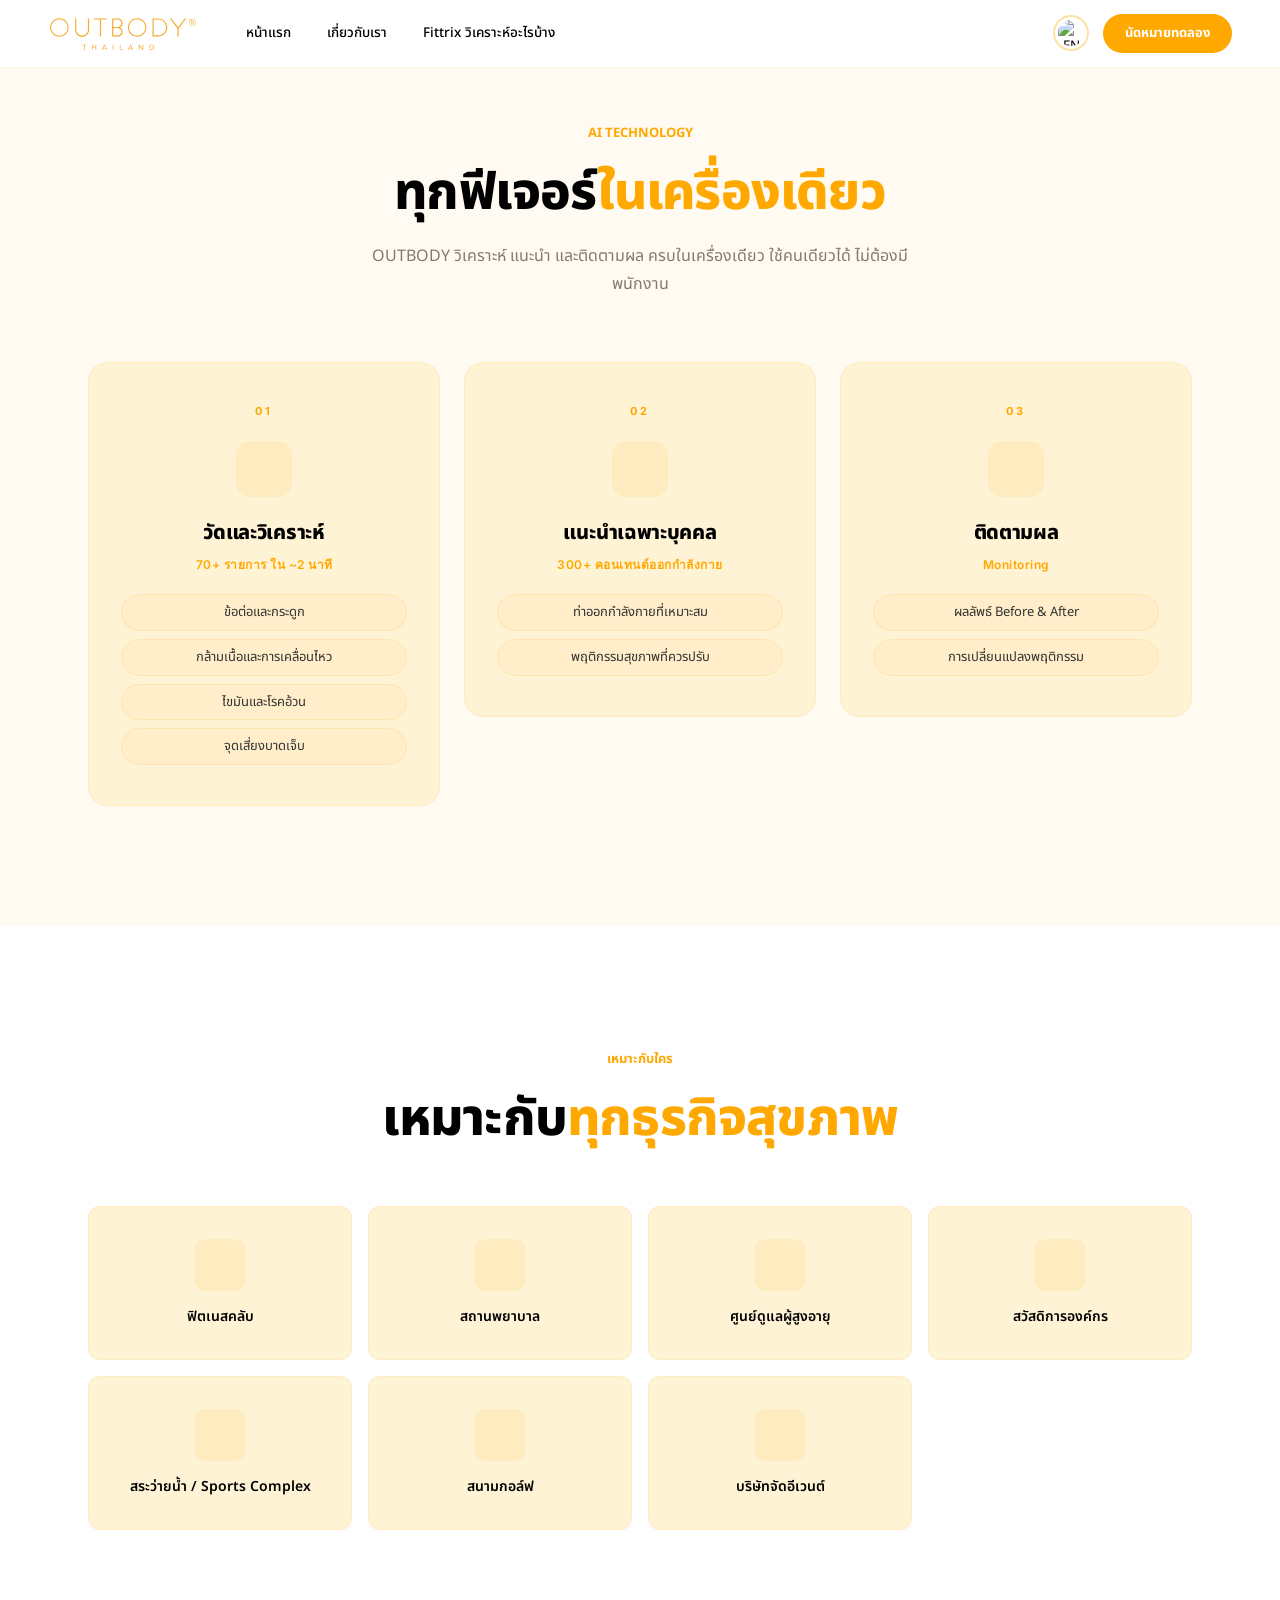
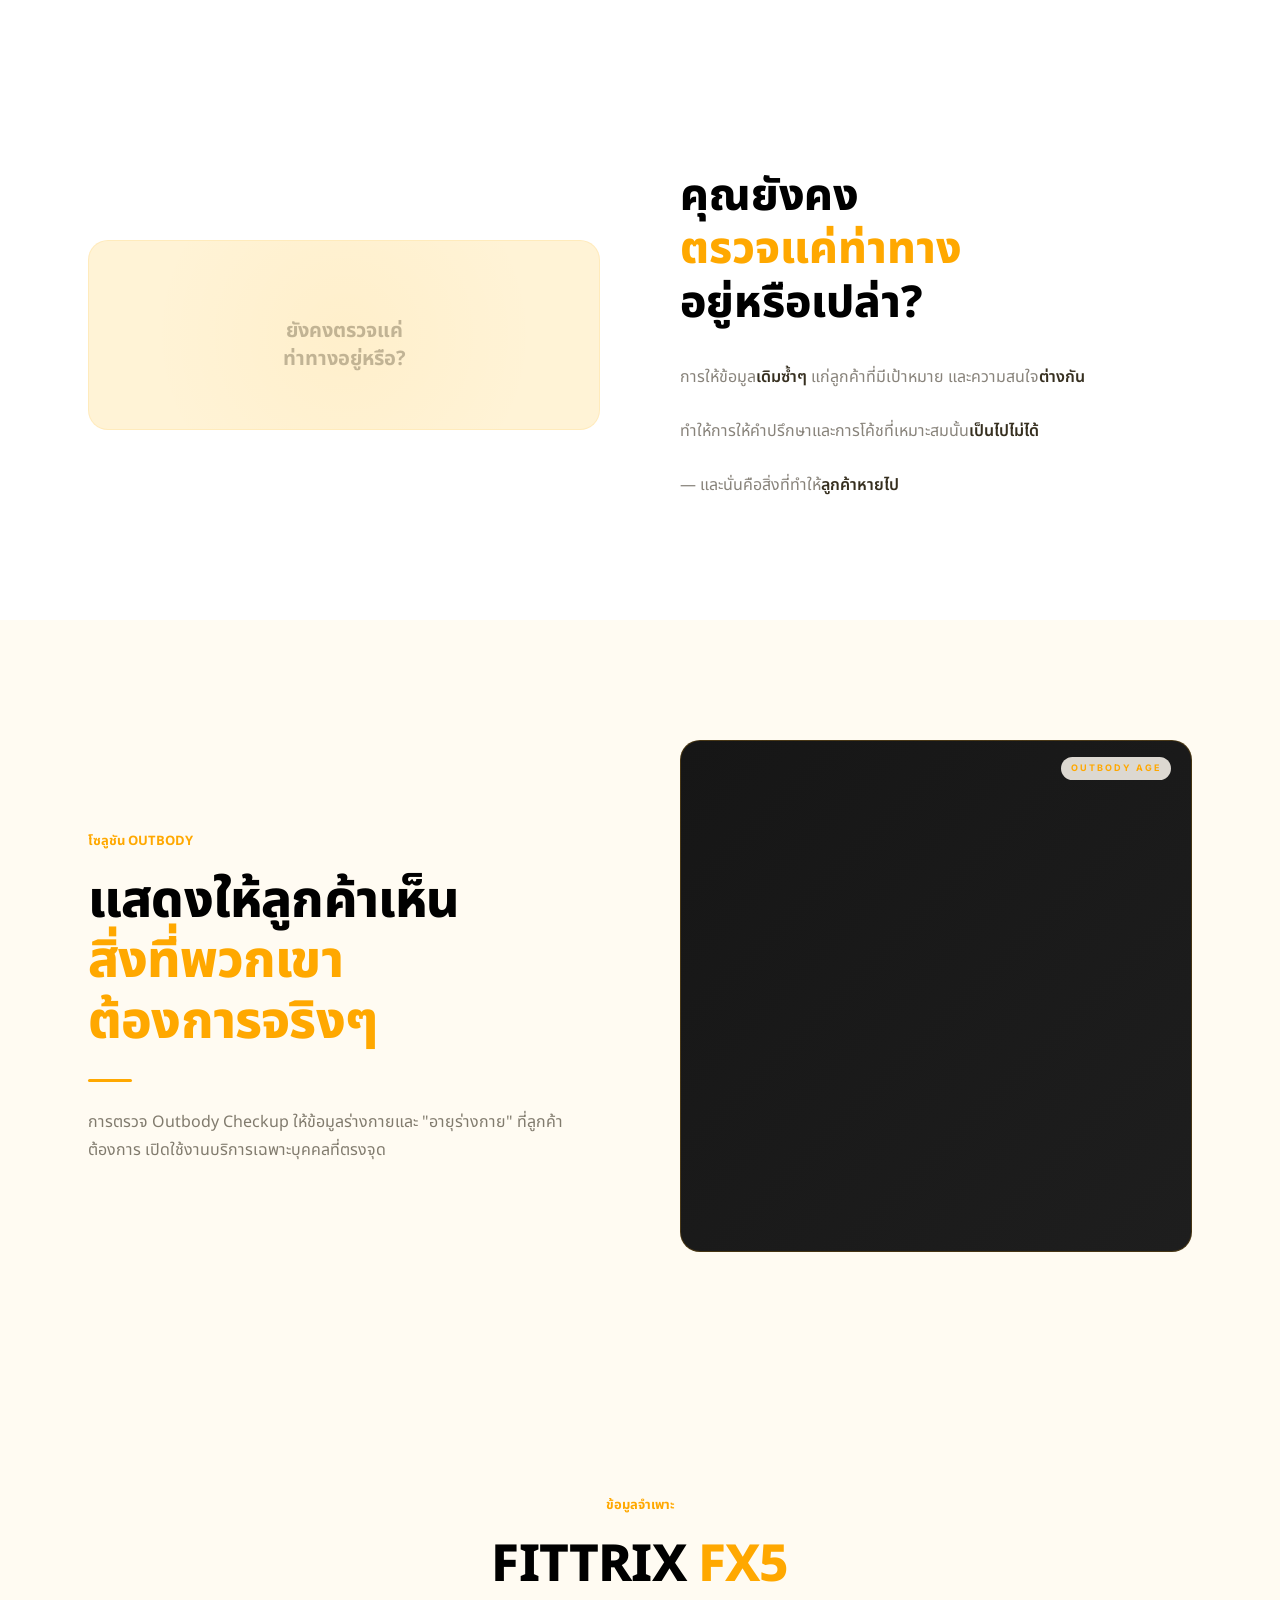
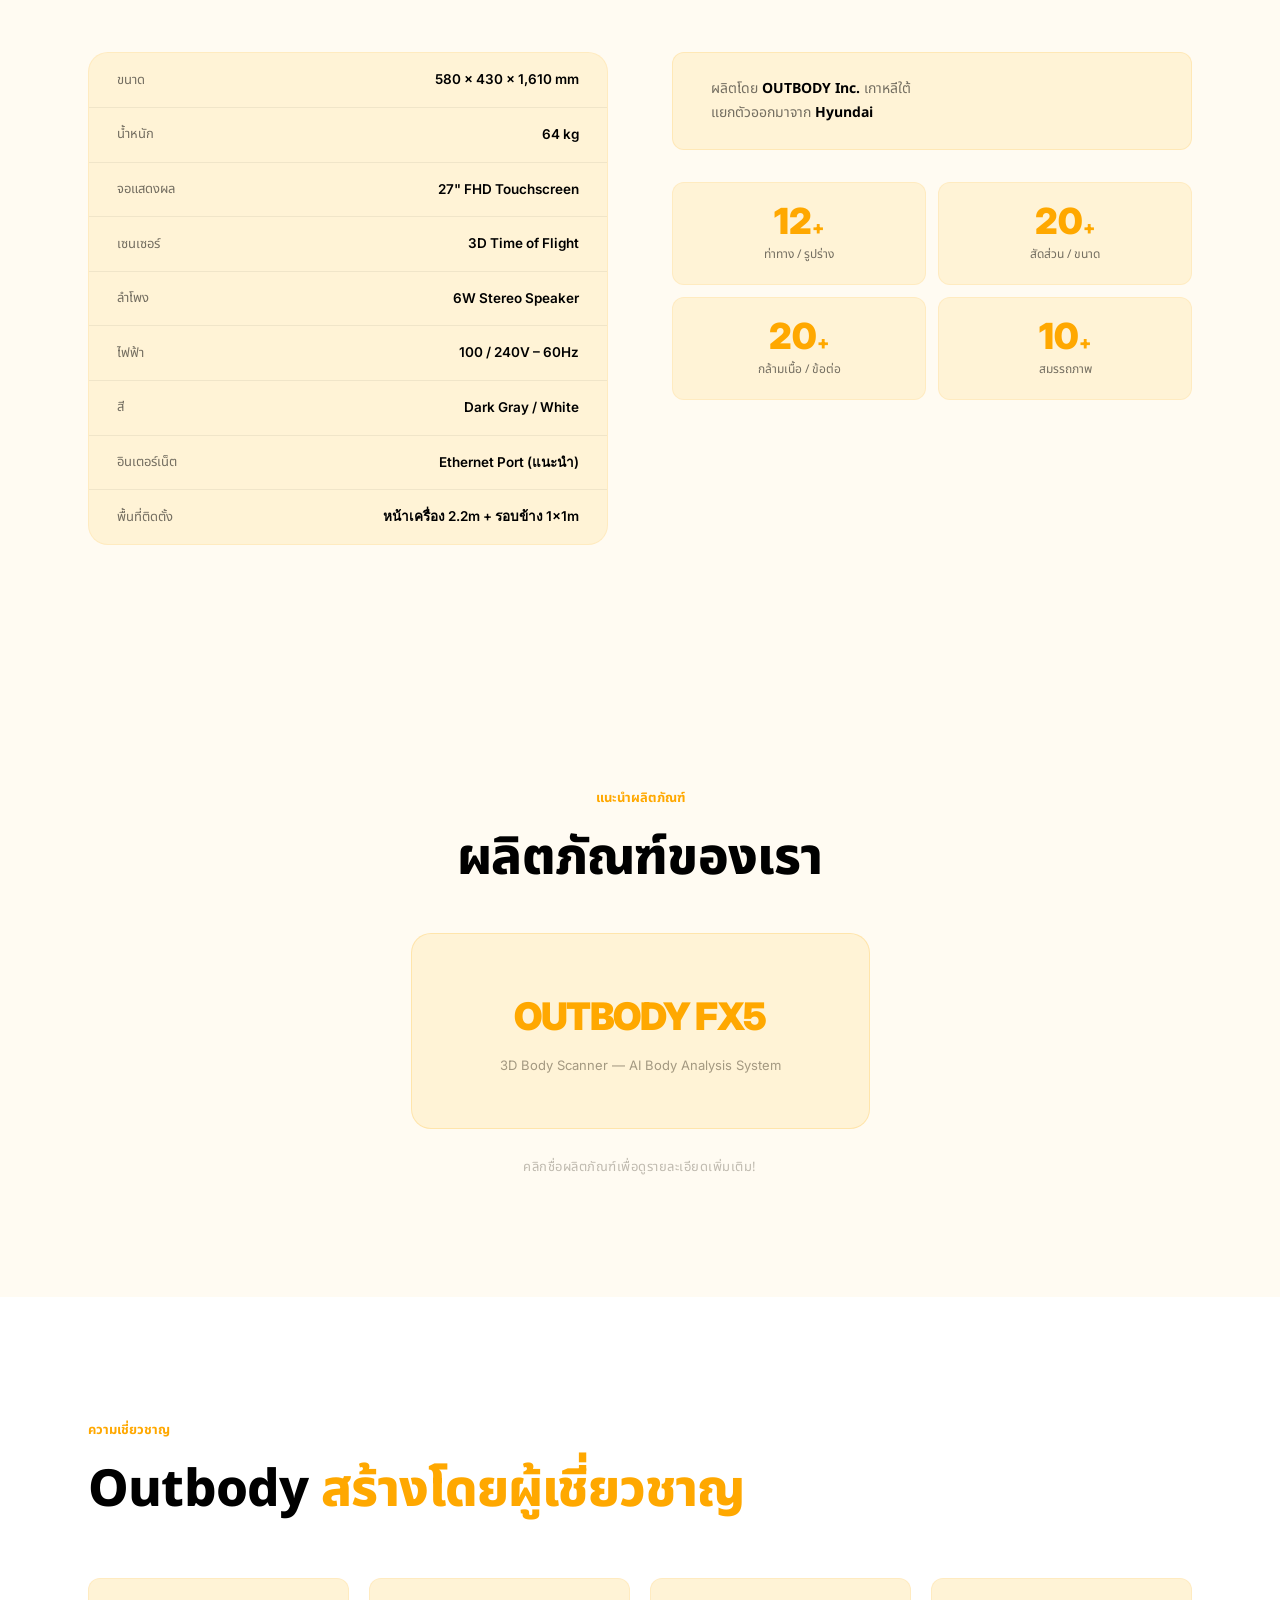
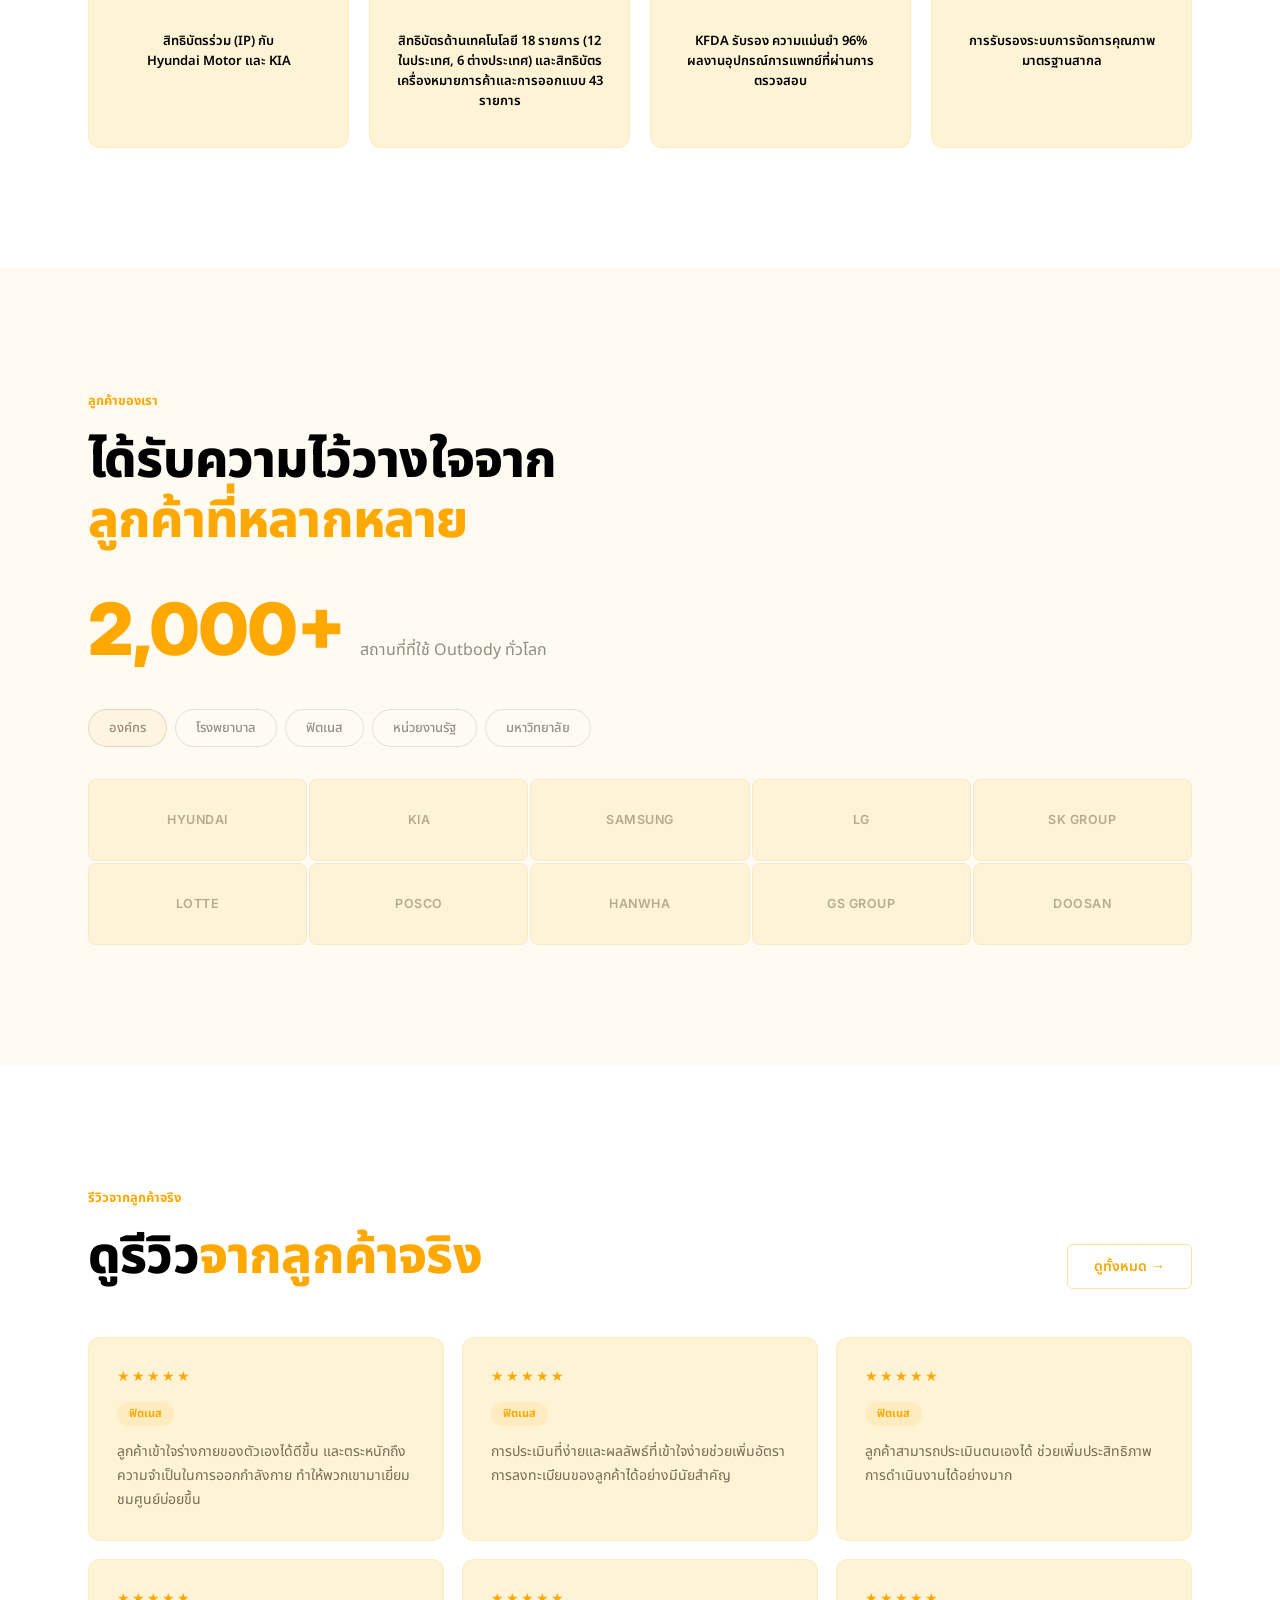
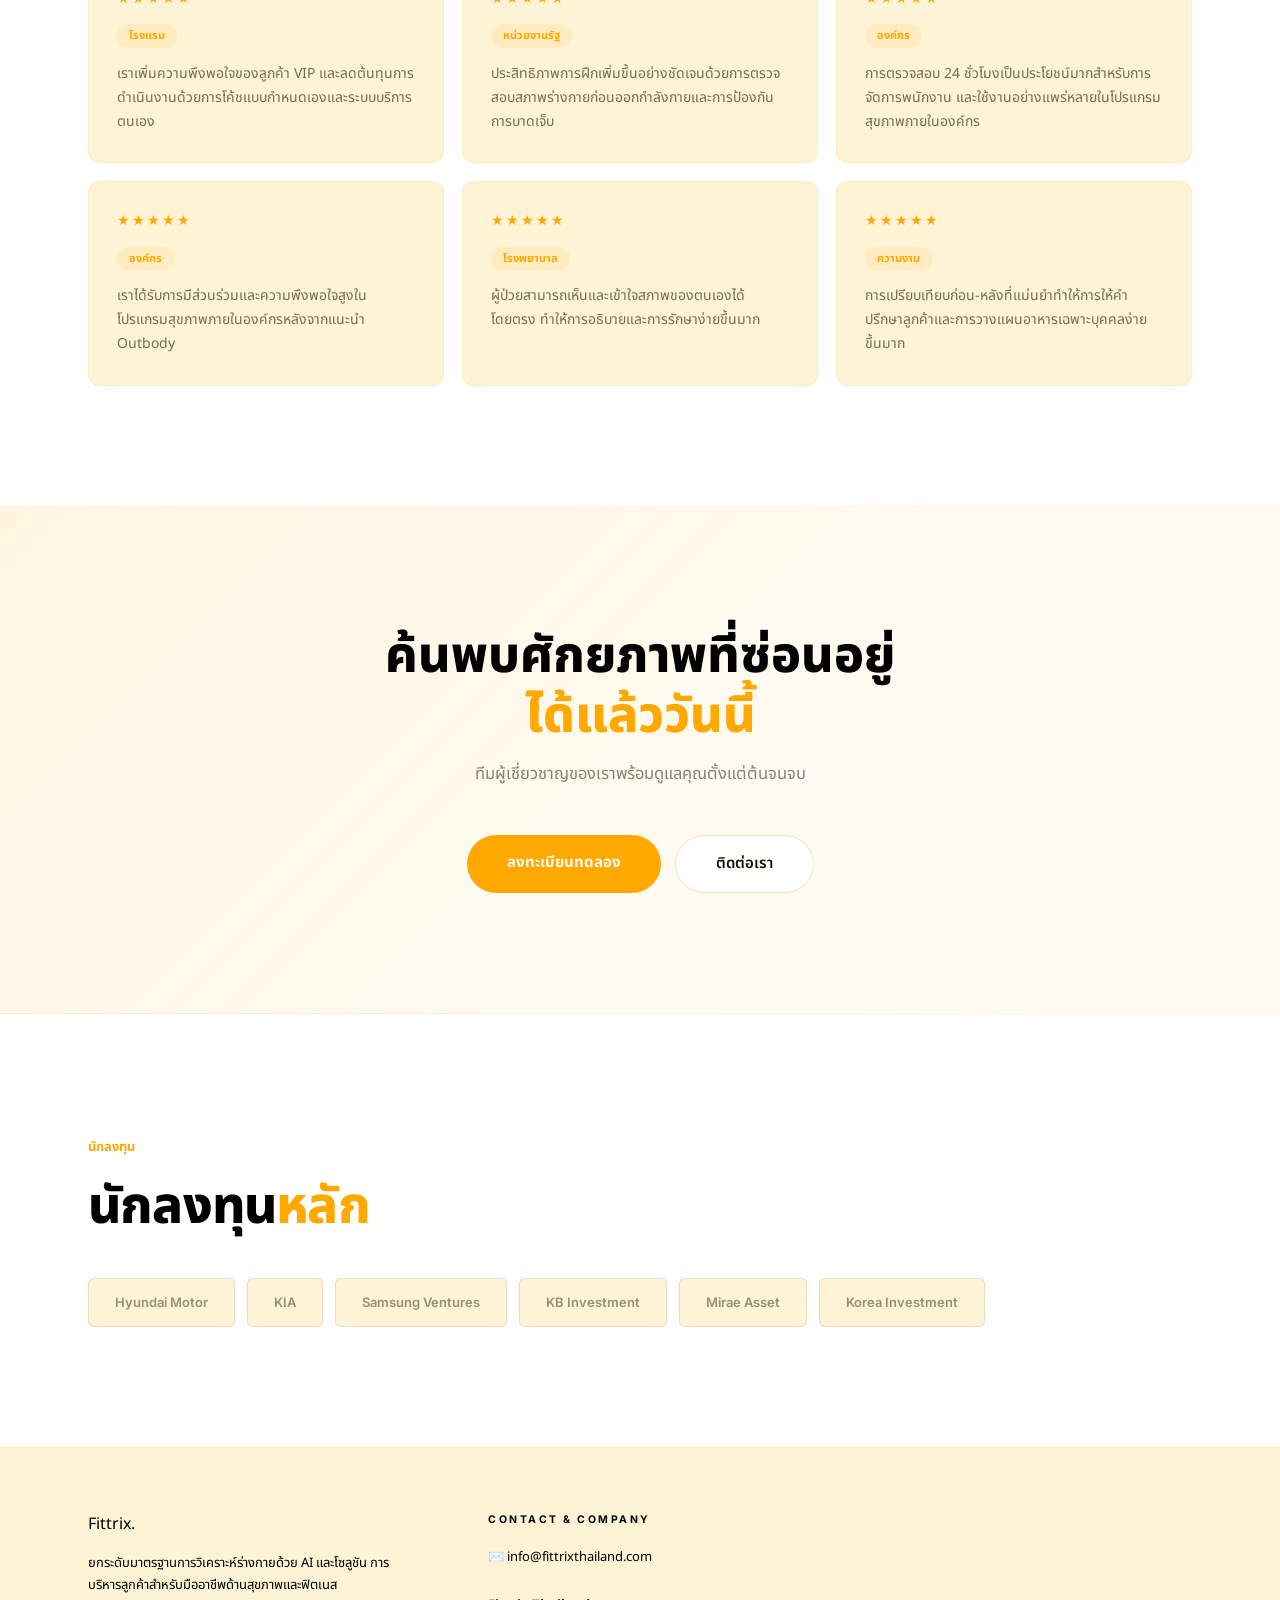
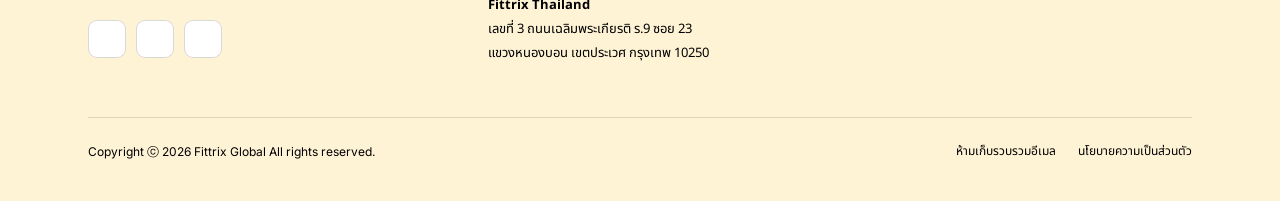
==== commit 3f9e19d8: "Remove stats bar, drop unauthorized TM, use real UI for OUTBODY AGE - Delete the stats section entir" ====
--- a/demo.html
+++ b/demo.html
@@ -195,7 +195,7 @@
       </div>
 
       <div class="vimeo-card reveal reveal-delay-1">
-        <div class="vimeo-card__label">OUTBODY AGE™</div>
+        <div class="vimeo-card__label">OUTBODY AGE</div>
         <div class="vimeo-card__embed">
           <iframe
             src="https://player.vimeo.com/video/1087662529?title=0&muted=1&autoplay=1&autopause=0&controls=0&loop=1&transparent=0"
--- a/assets/css/style.css
+++ b/assets/css/style.css
@@ -627,170 +627,92 @@
 }
 
 /* =============================================
-   KIDS PROBLEM SECTION
+   PILLARS SECTION — 4 solutions
    ============================================= */
-.kidsprob {
+.pillars {
   padding-block: 88px 96px;
   background: var(--clr-black);
 }
 
-.kidsprob__header {
-  margin-bottom: 40px;
-}
-
-/* 2-column layout */
-.kidsprob__cols {
+.pillars__header {
+  text-align: center;
+  margin-bottom: 48px;
+}
+
+.pillars__cards {
   display: grid;
-  grid-template-columns: 1fr 1fr;
-  gap: 64px;
-  align-items: center;
-  direction: rtl;
-}
-.kidsprob__cols > * { direction: ltr; }
-
-/* COL 1 — problem rows */
-.kidsprob__problem-rows {
-  display: flex;
-  flex-direction: column;
-  gap: 0;
-}
-
-.kidsprob__row {
-  display: flex;
-  align-items: center;
+  grid-template-columns: repeat(4, 1fr);
   gap: 20px;
-  padding: 20px 0;
-  border-bottom: 1px solid rgba(255,255,255,0.06);
-  transition: background var(--transition);
-}
-.kidsprob__row:first-child { border-top: 1px solid rgba(255,255,255,0.06); }
-
-.kidsprob__row-icon {
+}
+
+.pillar-card {
+  background: var(--clr-dark2);
+  border: 1px solid rgba(255,255,255,0.06);
+  border-radius: var(--radius-lg);
+  padding: 32px 28px;
+  transition: box-shadow 0.3s ease, border-color 0.3s ease, transform 0.3s ease;
+}
+
+.pillar-card:hover {
+  border-color: rgba(var(--clr-accent-rgb), 0.35);
+  box-shadow: 0 8px 40px rgba(var(--clr-accent-rgb), 0.12);
+  transform: translateY(-4px);
+}
+
+.pillar-card-icon {
   width: 56px;
   height: 56px;
-  background: #ffffff;
-  border-radius: 50%;
+  background: rgba(var(--clr-accent-rgb), 0.12);
+  border-radius: 16px;
   display: flex;
   align-items: center;
   justify-content: center;
-  flex-shrink: 0;
-  box-shadow: 0 2px 12px rgba(0,0,0,0.1);
+  margin-bottom: 20px;
+}
+.pillar-card-icon svg {
+  width: 26px;
+  height: 26px;
+  stroke: var(--clr-accent);
+  stroke-width: 1.75;
+}
+
+.pillar-card-label {
   font-size: 18px;
-  font-weight: 900;
+  font-weight: 800;
+  color: var(--clr-white);
+  margin-bottom: 10px;
+  line-height: 1.35;
+}
+
+.pillar-card-desc {
+  font-size: 14px;
+  line-height: 1.75;
+  color: var(--clr-muted);
+}
+
+.pillar-card-tags {
+  display: flex;
+  flex-wrap: wrap;
+  gap: 8px;
+  margin-top: 16px;
+}
+
+.pillar-tag {
   font-family: var(--font-en);
+  font-size: 11px;
+  font-weight: 700;
+  letter-spacing: 0.3px;
   color: var(--clr-accent);
-  letter-spacing: -0.5px;
-}
-
-.kidsprob__row-text {
-  font-size: 16px;
-  font-weight: 700;
-  color: var(--clr-white);
-  line-height: 1.4;
-}
-
-/* COL 2 — slideshow */
-.kidsprob__right { display: flex; flex-direction: column; gap: 20px; }
-
-.kidsprob__slide-label {
-  font-size: 13px;
-  font-weight: 700;
-  letter-spacing: 0;
-  text-transform: none;
-  color: var(--clr-accent);
-  font-family: var(--font-th);
-}
-
-.kidsprob__slideshow {
-  position: relative;
-  width: 100%;
-  aspect-ratio: 1 / 1;
-  overflow: hidden;
-  border-radius: var(--radius-lg);
-  background: var(--clr-dark);
-  border: 1px solid rgba(255,255,255,0.06);
-}
-
-.kidsprob__slide {
-  position: absolute;
-  inset: 0;
-  display: flex;
-  flex-direction: column;
-  align-items: center;
-  justify-content: flex-end;
-  gap: 0;
-  padding: 0;
-  transform: translateY(100%);
-  transition: transform 0.6s cubic-bezier(0.4, 0, 0.2, 1);
-}
-
-.kidsprob__slide img {
-  position: absolute;
-  inset: 0;
-  width: 100%;
-  height: 100%;
-  object-fit: cover;
-  object-position: center;
-}
-.kidsprob__slide.active {
-  transform: translateY(0);
-}
-.kidsprob__slide.exit {
-  transform: translateY(-100%);
-}
-
-.kidsprob__slide-icon {
-  width: 72px;
-  height: 72px;
   background: rgba(var(--clr-accent-rgb), 0.12);
-  border-radius: 20px;
-  display: flex;
-  align-items: center;
-  justify-content: center;
-}
-.kidsprob__slide-icon svg {
-  width: 32px;
-  height: 32px;
-  stroke: var(--clr-accent);
-  stroke-width: 1.5;
-}
-
-.kidsprob__slide-text {
-  position: absolute;
-  bottom: 0;
-  left: 0;
-  right: 0;
-  z-index: 2;
-  font-size: 28px;
-  font-weight: 900;
-  color: #ffffff;
-  text-align: center;
-  line-height: 1.3;
-  padding: 60px 24px 32px;
-  background: linear-gradient(to top, var(--clr-accent) 0%, rgba(255,168,0,0.5) 60%, transparent 100%);
-}
-
-.kidsprob__dots {
-  display: flex;
-  gap: 8px;
-  justify-content: center;
-}
-.kidsprob__dot {
-  width: 6px;
-  height: 6px;
-  border-radius: 50%;
-  background: rgba(var(--clr-accent-rgb), 0.25);
-  transition: background var(--transition), width var(--transition);
-  cursor: pointer;
-}
-.kidsprob__dot.active {
-  background: var(--clr-accent);
-  width: 20px;
-  border-radius: 3px;
-}
-
-@media (max-width: 768px) {
-  .kidsprob__cols { grid-template-columns: 1fr; gap: 40px; }
+  border-radius: 100px;
+  padding: 5px 12px;
+}
+
+@media (max-width: 1024px) {
+  .pillars__cards { grid-template-columns: 1fr 1fr; }
+}
+@media (max-width: 560px) {
+  .pillars__cards { grid-template-columns: 1fr; }
 }
 
 /* =============================================
@@ -912,18 +834,6 @@
 }
 
 /* light-amber overrides */
-[data-theme="light-amber"] .kidsprob { background: #FFFBF2; }
-[data-theme="light-amber"] .kidsprob__row { border-color: rgba(255,168,0,0.12); }
-[data-theme="light-amber"] .kidsprob__row:first-child { border-top-color: rgba(255,168,0,0.12); }
-[data-theme="light-amber"] .kidsprob__row-text { color: #1A1200; }
-[data-theme="light-amber"] .kidsprob__slideshow {
-  background: #ffffff;
-  border-color: rgba(255,168,0,0.15);
-  box-shadow: 0 4px 24px rgba(255,168,0,0.08);
-}
-[data-theme="light-amber"] .kidsprob__slide-text { color: #ffffff; }
-
-/* light-amber overrides */
 [data-theme="light-amber"] .research {
   background: #FFFBF2;
 }
@@ -968,6 +878,72 @@
 .experts__header {
   text-align: center;
   margin-bottom: 56px;
+}
+
+.founder-spotlight {
+  display: flex;
+  flex-direction: column;
+  gap: 20px;
+  background: #f9f5ee;
+  border: 1px solid rgba(255,168,0,0.15);
+  border-radius: 20px;
+  padding: 32px 36px;
+  margin-bottom: 40px;
+}
+
+.founder-spotlight__leaders {
+  display: flex;
+  flex-wrap: wrap;
+  gap: 32px;
+}
+
+.founder-spotlight__leader {
+  display: flex;
+  gap: 16px;
+  align-items: center;
+  flex: 1;
+  min-width: 220px;
+}
+
+.founder-spotlight__avatar {
+  flex-shrink: 0;
+  width: 56px;
+  height: 56px;
+  border-radius: 50%;
+  background: var(--clr-accent);
+  color: #ffffff;
+  display: flex;
+  align-items: center;
+  justify-content: center;
+  font-family: var(--font-en);
+  font-weight: 800;
+  font-size: 17px;
+}
+
+.founder-spotlight__note {
+  font-size: 13px;
+  line-height: 1.6;
+  color: #777777;
+  border-top: 1px solid rgba(255,168,0,0.15);
+  padding-top: 16px;
+}
+
+.founder-spotlight__name {
+  font-weight: 800;
+  font-size: 16px;
+  color: #000000;
+}
+
+.founder-spotlight__title {
+  font-size: 13px;
+  color: var(--clr-accent2);
+  font-weight: 700;
+  margin-top: 2px;
+}
+
+@media (max-width: 640px) {
+  .founder-spotlight { padding: 28px 24px; }
+  .founder-spotlight__leaders { flex-direction: column; gap: 20px; }
 }
 
 .experts__title {
@@ -1451,6 +1427,17 @@
   background: var(--clr-black);
 }
 
+.age-note {
+  margin-top: 20px;
+  font-size: 13px;
+  line-height: 1.7;
+  color: var(--clr-muted);
+  border-left: 2px solid var(--clr-accent);
+  padding-left: 14px;
+  max-width: 540px;
+}
+.age-note strong { color: var(--clr-white); }
+
 .solution__inner {
   display: grid;
   grid-template-columns: 1fr 1fr;
@@ -1458,62 +1445,17 @@
   align-items: center;
 }
 
-/* Age card visual */
-.age-card {
-  background: linear-gradient(135deg, #161616 0%, #1e1e1e 100%);
-  border: 1px solid rgba(200,240,54,0.14);
+/* Age visual — real product screenshot */
+.age-visual {
+  max-width: 420px;
+  margin-inline: auto;
   border-radius: var(--radius-lg);
-  padding: 52px 44px;
-  text-align: center;
-  position: relative;
   overflow: hidden;
-}
-.age-card::before {
-  content: 'OUTBODY AGE™';
-  position: absolute;
-  top: 18px; right: 20px;
-  font-family: var(--font-en);
-  font-size: 9px;
-  font-weight: 700;
-  letter-spacing: 2px;
-  color: var(--clr-accent);
-}
-
-.age-card__number {
-  font-family: var(--font-en);
-  font-size: 96px;
-  font-weight: 900;
-  line-height: 1;
-  background: linear-gradient(135deg, #c8f036 0%, #7ecf00 100%);
-  -webkit-background-clip: text;
-  -webkit-text-fill-color: transparent;
-  background-clip: text;
-}
-.age-card__unit { font-size: 20px; color: rgba(255,255,255,0.45); margin-top: 4px; }
-.age-card__sub  { font-size: 12px; color: rgba(255,255,255,0.32); margin-top: 14px; letter-spacing: 1px; }
-
-.age-bars { margin-top: 30px; display: flex; flex-direction: column; gap: 9px; }
-.age-bar  { display: flex; align-items: center; gap: 12px; }
-.age-bar__label {
-  font-family: var(--font-en);
-  font-size: 10.5px;
-  color: rgba(255,255,255,0.36);
-  width: 88px;
-  text-align: right;
-  flex-shrink: 0;
-}
-.age-bar__track {
-  flex: 1;
-  height: 5px;
-  background: rgba(255,255,255,0.07);
-  border-radius: 3px;
-  overflow: hidden;
-}
-.age-bar__fill {
-  height: 100%;
-  background: linear-gradient(90deg, #c8f036, #7ecf00);
-  border-radius: 3px;
-  transition: width 1s ease;
+  box-shadow: 0 24px 60px rgba(0,0,0,0.25);
+}
+.age-visual img {
+  width: 100%;
+  display: block;
 }
 
 /* ---- Vimeo card ---- */
@@ -2825,16 +2767,6 @@
 [data-theme="light-amber"] .problem__body           { color: rgba(26,18,0,0.52); }
 [data-theme="light-amber"] .problem__body em        { color: rgba(26,18,0,0.88); }
 
-/* Solution – age card */
-[data-theme="light-amber"] .age-card {
-  background: linear-gradient(135deg, #FFF3D6 0%, #FFE9B0 100%);
-  border-color: rgba(255,168,0,0.22);
-}
-[data-theme="light-amber"] .age-bar__track  { background: rgba(255,168,0,0.12); }
-[data-theme="light-amber"] .age-card__unit  { color: rgba(26,18,0,0.45); }
-[data-theme="light-amber"] .age-card__sub   { color: rgba(26,18,0,0.32); }
-[data-theme="light-amber"] .age-bar__label  { color: rgba(26,18,0,0.36); }
-
 /* Vimeo */
 [data-theme="light-amber"] .vimeo-card      { border-color: rgba(255,168,0,0.2); }
 [data-theme="light-amber"] .vimeo-card__label {
@@ -2965,64 +2897,6 @@
 /* Section misc */
 [data-theme="light-amber"] .section-desc          { color: rgba(26,18,0,0.55); }
 
-/* =============================================
-   STATS BAR
-   ============================================= */
-.stats {
-  padding-block: 56px;
-  background: var(--clr-dark2);
-  border-bottom: 1px solid rgba(255,255,255,0.05);
-}
-.stats__grid {
-  display: grid;
-  grid-template-columns: repeat(4, 1fr);
-  gap: 2px;
-}
-.stats__item {
-  text-align: center;
-  padding: 24px 16px;
-  border-right: 1px solid rgba(255,255,255,0.06);
-}
-.stats__item:last-child { border-right: none; }
-.stats__num {
-  font-family: var(--font-en);
-  font-size: clamp(36px, 4vw, 56px);
-  font-weight: 900;
-  color: var(--clr-accent);
-  line-height: 1;
-  letter-spacing: -1px;
-}
-.stats__num span { font-size: 0.55em; opacity: 0.8; }
-.stats__label {
-  font-size: 12px;
-  color: var(--clr-muted);
-  margin-top: 8px;
-  letter-spacing: 0.5px;
-}
-
-[data-theme="light-amber"] .stats {
-  background: var(--clr-accent);
-  border-bottom-color: transparent;
-}
-[data-theme="light-amber"] .stats__item {
-  border-right-color: rgba(255,255,255,0.2);
-}
-[data-theme="light-amber"] .stats__num {
-  color: #ffffff;
-}
-[data-theme="light-amber"] .stats__label {
-  color: rgba(255,255,255,0.8);
-}
-
-@media (max-width: 768px) {
-  .stats__grid { grid-template-columns: repeat(2, 1fr); }
-  .stats__item:nth-child(2) { border-right: none; }
-  .stats__item:nth-child(3) { border-right: 1px solid rgba(255,255,255,0.06); border-top: 1px solid rgba(255,255,255,0.06); }
-  .stats__item:nth-child(4) { border-top: 1px solid rgba(255,255,255,0.06); }
-}
-@media (max-width: 480px) {
-  .stats__grid { grid-template-columns: repeat(2, 1fr); }
-}
 
 /* =============================================
    AI FLOW
